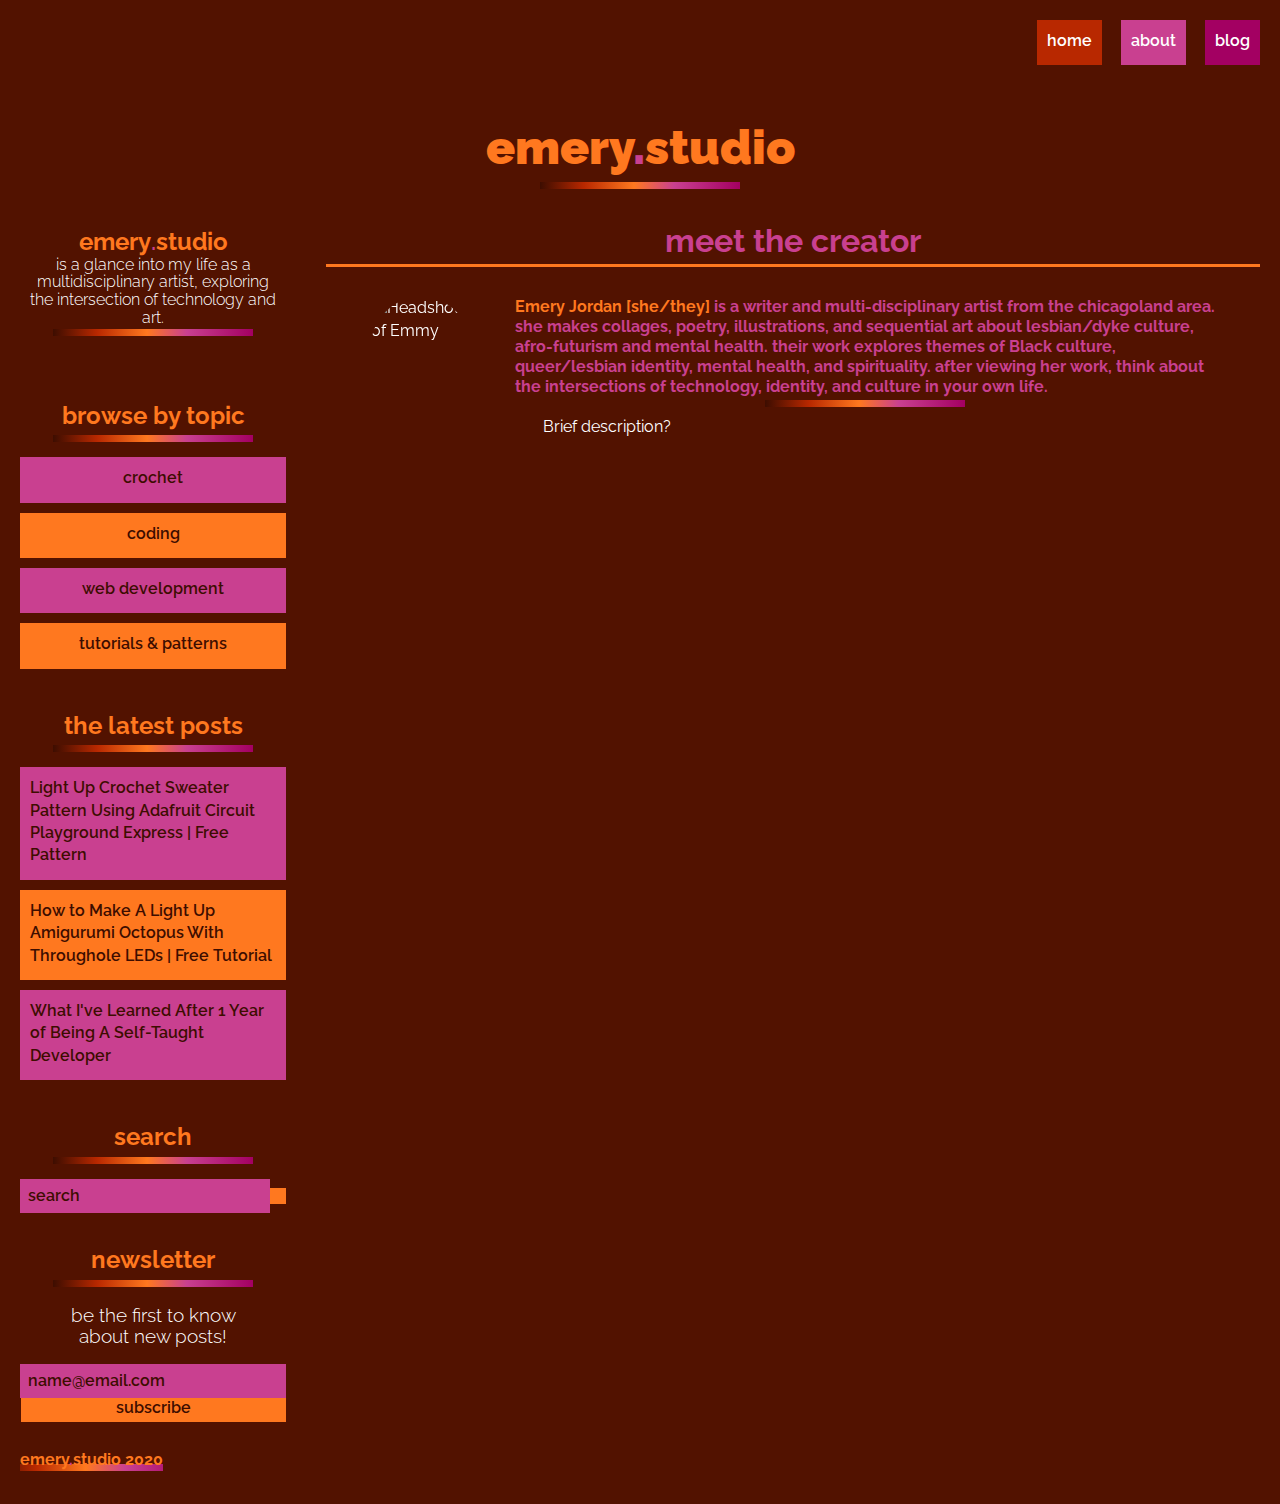
==== about.html @ 198f0088 "Initial commit" ====
<!doctype html>
<html class="no-js" lang="">

<head>
  <meta charset="utf-8">
  <title>Emery Studio</title>
  <meta name="description" content="">
  <meta name="viewport" content="width=device-width, initial-scale=1">
  <link rel="manifest" href="site.webmanifest">
  <link rel="apple-touch-icon" href="icon.png">
  <link rel="stylesheet" href="css/normalize.css">
  <link rel="stylesheet" href="css/main.css">
  <link rel="stylesheet" href="css/main.scss">
  <link rel="preconnect" href="https://fonts.gstatic.com">
  <link rel="preconnect" href="https://fonts.gstatic.com">
  <link href="https://fonts.googleapis.com/css2?family=Raleway:wght@100;200;300;400;500;700;900&display=swap" rel="stylesheet">
    <script src="https://kit.fontawesome.com/33391c5587.js" crossorigin="anonymous"></script>
    <!-- Favicon -->
    <link rel="apple-touch-icon" sizes="57x57" href="/apple-icon-57x57.png">
<link rel="apple-touch-icon" sizes="60x60" href="/apple-icon-60x60.png">
<link rel="apple-touch-icon" sizes="72x72" href="/apple-icon-72x72.png">
<link rel="apple-touch-icon" sizes="76x76" href="/apple-icon-76x76.png">
<link rel="apple-touch-icon" sizes="114x114" href="/apple-icon-114x114.png">
<link rel="apple-touch-icon" sizes="120x120" href="/apple-icon-120x120.png">
<link rel="apple-touch-icon" sizes="144x144" href="/apple-icon-144x144.png">
<link rel="apple-touch-icon" sizes="152x152" href="/apple-icon-152x152.png">
<link rel="apple-touch-icon" sizes="180x180" href="/apple-icon-180x180.png">
<link rel="icon" type="image/png" sizes="192x192"  href="/android-icon-192x192.png">
<link rel="manifest" href="/manifest.json">
<meta name="msapplication-TileColor" content="#ffffff">
<meta name="msapplication-TileImage" content="/ms-icon-144x144.png">
<meta name="theme-color" content="#ffffff">
</head>

<body>
  <header>
    <div class="content-wrapper">
      <i class="fas fa-cut fa-2x"></i>
      <nav>
        <ul>
          <li><a href="index.html">Home</a></li>
          <li><a href="#">About</a></li>
          <li><a href="blog.html">Blog</a></li>
        </ul>
    </div>
  </header>
  <main>
    <section id="hero">
      <div class="content-wrapper">
        <h1 class="hero-logo-span">emery<span>.</span>studio</h1>
      </div>
    </section>
    <section id="main-content">
        <article class="about-page">
            <div class="content-wrapper">
                <h1>Meet the Creator</h1>
                <div class="about-page-content">
                    <aside>
                        <img src="img/emmy-headshot.png" alt="Headshot of Emmy" />
                        <h2>Emery Jordan [she/they]
                            <span>is a writer and multi-disciplinary artist from the chicagoland area. she makes collages, poetry, illustrations, and sequential art about lesbian/dyke culture, afro-futurism and mental health. their work explores themes of Black culture, queer/lesbian identity, mental health, and spirituality. after viewing her work, think about the intersections of technology, identity, and culture in your own life.</span>
                        </h2>
                    </aside>
                    <p>Brief description?</p>
                    <div class="about-page-social-media">
                            <i class="fab fa-instagram-square fa-2x"></i>
                            <i class="fab fa-twitter-square fa-2x"></i>
                            <i class="fas fa-coffee fa-2x"></i>
                            <i class="fas fa-palette fa-2x"></i>
                        </div>
                </div>
            </div>
        </article>
        <aside class="sidebar">
          <div class="content-wrapper">
            <div class="sidebar-about sidebar-section">
              <h1 class="sidebar-logo-span">emery<span>.</span>studio
                <span>is a glance into my life as a multidisciplinary artist, exploring</span>
                <span>the intersection of technology and art.</span>
              </h1>
              <div class="sidebar-social-media">
                <a href="https://twitter.com/theedykeagenda" target="_blank"><i class="fab fa-twitter-square fa-2x"></i></a>
                <a href="https://instagram.com/dykeagenda/" target="_blank"><i class="fab fa-instagram-square fa-2x"></i></a>
                <a href="https://emery.studio/" target="_blank"><i class="fas fa-palette fa-2x"></i></a>
                <a href="https://ko-fi.com/" target="_blank"><i class="fas fa-mug-hot fa-2x"></i></a>
              </div>
            </div>
            <div class="sidebar-browse-topic sidebar-section">
              <h2>Browse By Topic</h2>
              <a href="#">Crochet</a>
              <a href="#">Coding</a>
              <a href="#">Web Development</a>
              <a href="#">Tutorials & Patterns</a>
            </div>
            <div class="sidebar-latest-posts sidebar-section">
              <h2>The Latest Posts</h2>
              <div class="sidebar-latest-posts-lists">
                <a href="#">Light Up Crochet Sweater Pattern Using Adafruit Circuit Playground Express | Free Pattern</a>
                <a href="#">How to Make A Light Up Amigurumi Octopus With Throughole LEDs | Free Tutorial</a>
                <a href="#">What I've Learned After 1 Year of Being A Self-Taught Developer</a>
              </div>
            </div>
            <div class="sidebar-search sidebar-section">
              <h2>Search</h2>
              <form>
                <input type="text" placeholder="search"></input>
                <button type="submit"><i class="fas fa-search"></i></button>
              </form>
            </div>
            <div class="sidebar-newsletter sidebar-section">
              <h2>Newsletter</h2>
              <h3>Be the first to know
                <span>about new posts!</span></h3>
              <form>
                <input type="text" placeholder="name@email.com"></input>
                <input type="submit" value="Subscribe" class="newsletter-button"></input>
              </form>
            </div>
          </div>
        </aside>
  </main>
  <footer>
    <div class="content-wrapper">
      <h1 class="footer-logo-span">emery<span>.</span>studio
        <span>
          <i class="fas fa-copyright"></i> 2020
        </span>
      </h1>
      <div class="footer-social-media">
        <a href="https://twitter.com/theedykeagenda" target="_blank"><i class="fab fa-twitter-square fa-2x"></i></a>
        <a href="https://instagram.com/dykeagenda/" target="_blank"><i class="fab fa-instagram-square fa-2x"></i></a>
        <a href="https://emery.studio/" target="_blank"><i class="fas fa-palette fa-2x"></i></a>
        <a href="https://ko-fi.com/" target="_blank"><i class="fas fa-mug-hot fa-2x"></i></a>
      </div>
    </div>
  </footer>
  <script src="js/plugins.js"></script>
  <script src="js/main.js"></script>
</body>
</html>
---- css/main.css ----
/*! HTML5 Boilerplate v7.3.0 | MIT License | https://html5boilerplate.com/ */
/* main.css 2.0.0 | MIT License | https://github.com/h5bp/main.css#readme */
/*
 * What follows is the result of much research on cross-browser styling.
 * Credit left inline and big thanks to Nicolas Gallagher, Jonathan Neal,
 * Kroc Camen, and the H5BP dev community and team.
 */
/* ==========================================================================
   Base styles: opinionated defaults
   ========================================================================== */
html {
  color: #222;
  font-size: 1em;
  line-height: 1.4; }

/*
 * Remove text-shadow in selection highlight:
 * https://twitter.com/miketaylr/status/12228805301
 *
 * Vendor-prefixed and regular ::selection selectors cannot be combined:
 * https://stackoverflow.com/a/16982510/7133471
 *
 * Customize the background color to match your design.
 */
::-moz-selection {
  background: #b3d4fc;
  text-shadow: none; }

::selection {
  background: #b3d4fc;
  text-shadow: none; }

/*
 * A better looking default horizontal rule
 */
hr {
  display: block;
  height: 1px;
  border: 0;
  border-top: 1px solid #ccc;
  margin: 1em 0;
  padding: 0; }

/*
 * Remove the gap between audio, canvas, iframes,
 * images, videos and the bottom of their containers:
 * https://github.com/h5bp/html5-boilerplate/issues/440
 */
audio,
canvas,
iframe,
img,
svg,
video {
  vertical-align: middle; }

/*
 * Remove default fieldset styles.
 */
fieldset {
  border: 0;
  margin: 0;
  padding: 0; }

/*
 * Allow only vertical resizing of textareas.
 */
textarea {
  resize: vertical; }

/* ==========================================================================
   Browser Upgrade Prompt
   ========================================================================== */
.browserupgrade {
  margin: 0.2em 0;
  background: #ccc;
  color: #000;
  padding: 0.2em 0; }

/* universal styles */
body {
  background: #521200;
  color: #fff;
  font-family: "Raleway", sans-serif; }

h1, h2, h3, h4, h5, p, ul, li {
  font-family: "Raleway", sans-serif;
  margin: 0;
  padding: 0; }

.content-wrapper {
  margin: 0px 20px; }

a:link,
a:visited {
  color: #A30062;
  font-weight: 600;
  text-decoration: none; }

/* header */
header .content-wrapper {
  display: flex;
  justify-content: space-between;
  margin: 20px; }
  header .content-wrapper i {
    color: #FF781F; }
    header .content-wrapper i:hover {
      color: #C94090;
      transition: .3s color; }
  header .content-wrapper ul li {
    list-style-type: none;
    text-transform: lowercase; }
    header .content-wrapper ul li a:link,
    header .content-wrapper ul li a:visited {
      color: #fff; }
      header .content-wrapper ul li a:link:hover,
      header .content-wrapper ul li a:visited:hover {
        color: #C94090;
        transition: .3s color; }

/* hero */
#hero {
  padding: 20px 0px; }
  #hero .hero-logo-span {
    padding-bottom: 10px;
    background: linear-gradient(to right, #3d0d00 0%, #b82800 22%, #ff781f 47%, #c94090 67%, #a30062 100%) left bottom #521200 no-repeat;
    background-size: 200px 7px;
    /* if linear-gradient, we need to resize it */
    background-position: bottom center;
    color: #FF781F;
    font-weight: 900;
    text-align: center; }
    #hero .hero-logo-span span {
      color: #C94090; }

/* blog */
#main-content {
  display: flex;
  flex-direction: column;
  justify-content: space-between;
  /* blog on the front page that shows the latest posts as preview blocks */
  /* blog on the "blog" page that shows the latest posts in chronological order */
  /* about page */ }
  #main-content .blog.front-page {
    display: flex;
    flex-direction: column; }
    #main-content .blog.front-page .blog-single-post-gradient-wrapper {
      background: linear-gradient(to bottom, #3d0d00 0%, #b82800 22%, #ff781f 47%, #c94090 67%, #a30062 100%) left bottom #521200 no-repeat;
      padding: 10px;
      margin-bottom: 20px; }
    #main-content .blog.front-page article.blog-single-post {
      background: #521200;
      border-radius: 10px;
      padding: 10px; }
  #main-content .blog article.blog-single-post {
    padding: 5px 0px; }
    #main-content .blog article.blog-single-post h1 {
      background: #FF781F;
      border-bottom: 3px solid #FF781F;
      color: #3D0D00;
      font-size: 1.25rem;
      line-height: 1.2rem;
      padding: 10px;
      text-transform: lowercase; }
      #main-content .blog article.blog-single-post h1:hover {
        background: none;
        color: #fff;
        cursor: pointer;
        transition: .3s background-color; }
    #main-content .blog article.blog-single-post h3.blog-post-metadata {
      color: #FF781F;
      font-size: .75rem;
      font-weight: 600;
      padding: 5px;
      text-transform: uppercase; }
      #main-content .blog article.blog-single-post h3.blog-post-metadata span {
        color: #fff;
        border-bottom: 2px solid #C94090; }
    #main-content .blog article.blog-single-post img {
      padding: 10px 0px;
      width: 100%;
      height: 200px;
      object-fit: cover; }
    #main-content .blog article.blog-single-post img.no-image-crop {
      display: flex;
      width: 240px;
      height: 240px;
      object-fit: cover;
      margin: 0 auto; }
    #main-content .blog article.blog-single-post .photo-credit {
      font-size: .65rem;
      font-weight: 300i;
      padding: 5px 0px;
      margin-bottom: 0px;
      text-transform: lowercase; }
    #main-content .blog article.blog-single-post p {
      padding: 5px 0px;
      line-height: 1.2rem;
      margin-bottom: 10px;
      text-align: justify; }
  #main-content .blog hr {
    border-top: 2px solid #A30062;
    width: 80%;
    margin: 0 auto;
    padding: 10px !important; }
  #main-content .about-page h1 {
    border-bottom: 3px solid #FF781F;
    color: #C94090;
    margin-bottom: 20px;
    text-transform: lowercase;
    text-align: center; }
  #main-content .about-page img {
    border-radius: 100px;
    filter: grayscale(100%);
    width: 100px;
    height: 100px;
    object-fit: cover; }
  #main-content .about-page .about-page-content {
    display: flex;
    flex-direction: column;
    justify-content: center;
    align-items: center; }
    #main-content .about-page .about-page-content aside {
      display: flex;
      flex-direction: column;
      justify-content: center;
      align-items: center; }
    #main-content .about-page .about-page-content h2, #main-content .about-page .about-page-content p {
      padding: 10px 0px; }
    #main-content .about-page .about-page-content h2 {
      padding-bottom: 10px;
      background: linear-gradient(to right, #3d0d00 0%, #b82800 22%, #ff781f 47%, #c94090 67%, #a30062 100%) left bottom #521200 no-repeat;
      background-size: 200px 7px;
      /* if linear-gradient, we need to resize it */
      background-position: bottom center;
      color: #FF781F;
      font-size: 1rem;
      line-height: 1.25rem; }
      #main-content .about-page .about-page-content h2 span {
        color: #C94090; }
        #main-content .about-page .about-page-content h2 span i {
          color: #FF781F;
          font-weight: 300; }
    #main-content .about-page .about-page-content p {
      line-height: 1.25rem; }
    #main-content .about-page .about-page-content i {
      color: #C94090; }
  #main-content aside.sidebar .content-wrapper h2 {
    padding-bottom: 10px;
    background: linear-gradient(to right, #3d0d00 0%, #b82800 22%, #ff781f 47%, #c94090 67%, #a30062 100%) left bottom #521200 no-repeat;
    background-size: 200px 7px;
    /* if linear-gradient, we need to resize it */
    background-position: bottom center;
    color: #FF781F;
    padding: 10px 0px;
    text-transform: lowercase;
    text-align: center;
    margin-bottom: 15px; }
  #main-content aside.sidebar .content-wrapper h3 {
    font-weight: 300;
    padding-bottom: 5px;
    text-align: center;
    text-transform: lowercase; }
    #main-content aside.sidebar .content-wrapper h3 span {
      display: block;
      line-height: 1rem; }
  #main-content aside.sidebar .content-wrapper .sidebar-section {
    padding: 10px 0px; }
  #main-content aside.sidebar .content-wrapper .sidebar-about h1.sidebar-logo-span {
    padding-bottom: 10px;
    background: linear-gradient(to right, #3d0d00 0%, #b82800 22%, #ff781f 47%, #c94090 67%, #a30062 100%) left bottom #521200 no-repeat;
    background-size: 200px 7px;
    /* if linear-gradient, we need to resize it */
    background-position: bottom center;
    color: #FF781F;
    font-size: 1.5rem;
    line-height: 1.65rem;
    text-align: center; }
    #main-content aside.sidebar .content-wrapper .sidebar-about h1.sidebar-logo-span span:nth-of-type(1) {
      color: #C94090;
      font-weight: 600;
      display: inline-block;
      font-size: 1.5rem !important;
      line-height: 1.65rem !important;
      text-align: center !important; }
    #main-content aside.sidebar .content-wrapper .sidebar-about h1.sidebar-logo-span span {
      color: #fff;
      display: block;
      font-size: 1rem;
      font-weight: 300;
      line-height: 1.1rem; }
      #main-content aside.sidebar .content-wrapper .sidebar-about h1.sidebar-logo-span span a:link,
      #main-content aside.sidebar .content-wrapper .sidebar-about h1.sidebar-logo-span span a:visited {
        border-bottom: 2px solid #C94090;
        color: #FF781F; }
        #main-content aside.sidebar .content-wrapper .sidebar-about h1.sidebar-logo-span span a:link:hover,
        #main-content aside.sidebar .content-wrapper .sidebar-about h1.sidebar-logo-span span a:visited:hover {
          color: #fff;
          transition: .3s color; }
  #main-content aside.sidebar .content-wrapper .sidebar-browse-topic {
    text-align: center;
    text-transform: lowercase; }
    #main-content aside.sidebar .content-wrapper .sidebar-browse-topic a:link,
    #main-content aside.sidebar .content-wrapper .sidebar-browse-topic a:visited {
      color: #3D0D00;
      display: block;
      margin-bottom: 10px;
      padding: 10px; }
      #main-content aside.sidebar .content-wrapper .sidebar-browse-topic a:link:nth-of-type(even),
      #main-content aside.sidebar .content-wrapper .sidebar-browse-topic a:visited:nth-of-type(even) {
        background: #FF781F;
        border-bottom: 3px solid #FF781F; }
        #main-content aside.sidebar .content-wrapper .sidebar-browse-topic a:link:nth-of-type(even):hover,
        #main-content aside.sidebar .content-wrapper .sidebar-browse-topic a:visited:nth-of-type(even):hover {
          background: none; }
      #main-content aside.sidebar .content-wrapper .sidebar-browse-topic a:link:nth-of-type(odd),
      #main-content aside.sidebar .content-wrapper .sidebar-browse-topic a:visited:nth-of-type(odd) {
        background: #C94090;
        border-bottom: 3px solid #C94090; }
        #main-content aside.sidebar .content-wrapper .sidebar-browse-topic a:link:nth-of-type(odd):hover,
        #main-content aside.sidebar .content-wrapper .sidebar-browse-topic a:visited:nth-of-type(odd):hover {
          background: none;
          border-bottom: 3px solid #C94090; }
      #main-content aside.sidebar .content-wrapper .sidebar-browse-topic a:link:hover,
      #main-content aside.sidebar .content-wrapper .sidebar-browse-topic a:visited:hover {
        color: #fff;
        transition: .5s background-color !important;
        transition: .1s color; }
  #main-content aside.sidebar .content-wrapper .sidebar-social-media {
    padding-top: 10px;
    text-align: center; }
    #main-content aside.sidebar .content-wrapper .sidebar-social-media i {
      color: #C94090;
      padding-left: 5px; }
      #main-content aside.sidebar .content-wrapper .sidebar-social-media i:hover {
        color: #FF781F;
        transition: .3s color; }
  #main-content aside.sidebar .content-wrapper .sidebar-latest-posts a:link,
  #main-content aside.sidebar .content-wrapper .sidebar-latest-posts a:visited {
    color: #3D0D00;
    display: block;
    margin-bottom: 10px;
    padding: 10px; }
    #main-content aside.sidebar .content-wrapper .sidebar-latest-posts a:link:nth-of-type(even),
    #main-content aside.sidebar .content-wrapper .sidebar-latest-posts a:visited:nth-of-type(even) {
      background: #FF781F;
      border-bottom: 3px solid #FF781F; }
      #main-content aside.sidebar .content-wrapper .sidebar-latest-posts a:link:nth-of-type(even):hover,
      #main-content aside.sidebar .content-wrapper .sidebar-latest-posts a:visited:nth-of-type(even):hover {
        background: none; }
    #main-content aside.sidebar .content-wrapper .sidebar-latest-posts a:link:nth-of-type(odd),
    #main-content aside.sidebar .content-wrapper .sidebar-latest-posts a:visited:nth-of-type(odd) {
      background: #C94090;
      border-bottom: 3px solid #C94090; }
      #main-content aside.sidebar .content-wrapper .sidebar-latest-posts a:link:nth-of-type(odd):hover,
      #main-content aside.sidebar .content-wrapper .sidebar-latest-posts a:visited:nth-of-type(odd):hover {
        background: none;
        border-bottom: 3px solid #C94090; }
    #main-content aside.sidebar .content-wrapper .sidebar-latest-posts a:link:hover,
    #main-content aside.sidebar .content-wrapper .sidebar-latest-posts a:visited:hover {
      color: #fff;
      transition: .5s background-color !important;
      transition: .1s color; }
  #main-content aside.sidebar .content-wrapper .sidebar-search form,
  #main-content aside.sidebar .content-wrapper .sidebar-newsletter form {
    display: flex;
    justify-content: center;
    align-items: center;
    width: 100%; }
    #main-content aside.sidebar .content-wrapper .sidebar-search form input[type="text"],
    #main-content aside.sidebar .content-wrapper .sidebar-newsletter form input[type="text"] {
      background: #C94090;
      border: 3px solid #C94090;
      padding: 5px;
      width: 100%; }
    #main-content aside.sidebar .content-wrapper .sidebar-search form input::placeholder,
    #main-content aside.sidebar .content-wrapper .sidebar-newsletter form input::placeholder {
      color: #3D0D00;
      font-weight: 600; }
    #main-content aside.sidebar .content-wrapper .sidebar-search form button[type="submit"],
    #main-content aside.sidebar .content-wrapper .sidebar-newsletter form button[type="submit"] {
      background: #FF781F;
      border: 3px solid #FF781F;
      padding: 5px; }
      #main-content aside.sidebar .content-wrapper .sidebar-search form button[type="submit"] i,
      #main-content aside.sidebar .content-wrapper .sidebar-newsletter form button[type="submit"] i {
        color: #A30062; }
      #main-content aside.sidebar .content-wrapper .sidebar-search form button[type="submit"]:hover,
      #main-content aside.sidebar .content-wrapper .sidebar-newsletter form button[type="submit"]:hover {
        background: #fff;
        border: 3px solid #fff;
        padding: 5px; }
  #main-content aside.sidebar .content-wrapper .sidebar-newsletter form {
    display: flex;
    flex-direction: column;
    margin-top: 15px; }
    #main-content aside.sidebar .content-wrapper .sidebar-newsletter form input[type="text"] {
      width: 250px; }
    #main-content aside.sidebar .content-wrapper .sidebar-newsletter form input[type="submit"].newsletter-button {
      width: 265px;
      background: #FF781F;
      border: none;
      border-bottom: 3px solid #FF781F;
      color: #3D0D00;
      font-weight: 600;
      text-transform: lowercase; }
      #main-content aside.sidebar .content-wrapper .sidebar-newsletter form input[type="submit"].newsletter-button:hover {
        background: none;
        border-bottom: 3px solid #FF781F;
        color: #fff;
        transition: .3s background-color; }

footer {
  padding: 20px 0px; }
  footer .content-wrapper {
    display: flex;
    flex-direction: column;
    justify-content: space-between; }
    footer .content-wrapper h1.footer-logo-span {
      padding-bottom: 10px;
      background: linear-gradient(to right, #3d0d00 0%, #b82800 22%, #ff781f 47%, #c94090 67%, #a30062 100%) left bottom #521200 no-repeat;
      background-size: 200px 7px;
      /* if linear-gradient, we need to resize it */
      background-position: bottom center;
      color: #FF781F;
      font-size: 1rem;
      line-height: 1rem;
      text-align: center; }
      footer .content-wrapper h1.footer-logo-span span:nth-of-type(1) {
        color: #C94090; }
      footer .content-wrapper h1.footer-logo-span i {
        color: #C94090; }
    footer .content-wrapper .footer-social-media {
      margin-top: 10px;
      text-align: center; }
      footer .content-wrapper .footer-social-media i {
        color: #C94090;
        padding-left: 5px; }
        footer .content-wrapper .footer-social-media i:hover {
          color: #FF781F;
          transition: .3s color; }

/* large screens */
@media screen and (min-width: 768px) {
  header .content-wrapper ul li {
    display: inline-block;
    margin-left: 15px;
    padding: 10px; }
    header .content-wrapper ul li:nth-of-type(1) {
      background: #B82800;
      border-bottom: 3px solid #B82800; }
      header .content-wrapper ul li:nth-of-type(1):hover {
        background: none; }
    header .content-wrapper ul li:nth-of-type(2) {
      background: #C94090;
      border-bottom: 3px solid #C94090; }
      header .content-wrapper ul li:nth-of-type(2):hover {
        background: none; }
    header .content-wrapper ul li:nth-of-type(3) {
      background: #A30062;
      border-bottom: 3px solid #A30062; }
      header .content-wrapper ul li:nth-of-type(3):hover {
        background: none; }
    header .content-wrapper ul li:hover {
      transition: .3s background-color; }
    header .content-wrapper ul li a:link:hover,
    header .content-wrapper ul li a:visited:hover {
      color: #fff;
      transition: .3s color; }

  main #hero {
    padding: 30px 0px; }
    main #hero h1.hero-logo-span {
      font-size: 3rem;
      line-height: 4rem; }

  #main-content {
    display: flex;
    flex-direction: row-reverse;
    justify-content: space-between;
    /* blog on the front page that shows the latest posts as preview blocks */
    /* main blog page */
    /* about page */ }
    #main-content .blog.front-page .content-wrapper {
      display: flex;
      flex-flow: row wrap;
      justify-content: space-evenly;
      align-items: flex-start; }
      #main-content .blog.front-page .content-wrapper article.blog-single-post {
        width: 250px;
        min-height: 460px;
        height: 470px; }
        #main-content .blog.front-page .content-wrapper article.blog-single-post img {
          width: 100%;
          height: 150px; }
    #main-content .blog {
      width: 70%; }
      #main-content .blog article.blog-single-post img.no-image-crop {
        width: 40%;
        height: 400px;
        object-fit: cover; }
      #main-content .blog article.blog-single-post img {
        display: flex;
        width: 100%;
        height: 400px;
        margin: 0 auto !important; }
    #main-content .about-page .about-page-content aside {
      display: flex;
      flex-direction: row;
      justify-content: space-evenly; }
      #main-content .about-page .about-page-content aside h2 {
        width: 75%; }
    #main-content .about-page .about-page-content p {
      text-align: justify;
      width: 500px; }
    #main-content .sidebar {
      width: 25%; }

  footer .content-wrapper {
    display: flex;
    flex-direction: row; }
    footer .content-wrapper .footer-logo-span {
      background-position: center !important; } }
/* ==========================================================================
   Helper classes
   ========================================================================== */
/*
 * Hide visually and from screen readers
 */
.hidden {
  display: none !important; }

/*
* Hide only visually, but have it available for screen readers:
* https://snook.ca/archives/html_and_css/hiding-content-for-accessibility
*
* 1. For long content, line feeds are not interpreted as spaces and small width
*    causes content to wrap 1 word per line:
*    https://medium.com/@jessebeach/beware-smushed-off-screen-accessible-text-5952a4c2cbfe
*/
.sr-only {
  border: 0;
  clip: rect(0, 0, 0, 0);
  height: 1px;
  margin: -1px;
  overflow: hidden;
  padding: 0;
  position: absolute;
  white-space: nowrap;
  width: 1px;
  /* 1 */ }

/*
* Extends the .sr-only class to allow the element
* to be focusable when navigated to via the keyboard:
* https://www.drupal.org/node/897638
*/
.sr-only.focusable:active,
.sr-only.focusable:focus {
  clip: auto;
  height: auto;
  margin: 0;
  overflow: visible;
  position: static;
  white-space: inherit;
  width: auto; }

/*
* Hide visually and from screen readers, but maintain layout
*/
.invisible {
  visibility: hidden; }

/*
* Clearfix: contain floats
*
* For modern browsers
* 1. The space content is one way to avoid an Opera bug when the
*    `contenteditable` attribute is included anywhere else in the document.
*    Otherwise it causes space to appear at the top and bottom of elements
*    that receive the `clearfix` class.
* 2. The use of `table` rather than `block` is only necessary if using
*    `:before` to contain the top-margins of child elements.
*/
.clearfix:before,
.clearfix:after {
  content: " ";
  /* 1 */
  display: table;
  /* 2 */ }

.clearfix:after {
  clear: both; }

/* ==========================================================================
   EXAMPLE Media Queries for Responsive Design.
   These examples override the primary ('mobile first') styles.
   Modify as content requires.
   ========================================================================== */
@media only screen and (min-width: 35em) {
  /* Style adjustments for viewports that meet the condition */ }
@media print, (-webkit-min-device-pixel-ratio: 1.25), (min-resolution: 1.25dppx), (min-resolution: 120dpi) {
  /* Style adjustments for high resolution devices */ }
/* ==========================================================================
   Print styles.
   Inlined to avoid the additional HTTP request:
   https://www.phpied.com/delay-loading-your-print-css/
   ========================================================================== */
@media print {
  *,
  *:before,
  *:after {
    background: transparent !important;
    color: #000 !important;
    /* Black prints faster */
    box-shadow: none !important;
    text-shadow: none !important; }

  a,
  a:visited {
    text-decoration: underline; }

  a[href]:after {
    content: " (" attr(href) ")"; }

  abbr[title]:after {
    content: " (" attr(title) ")"; }

  /*
     * Don't show links that are fragment identifiers,
     * or use the `javascript:` pseudo protocol
     */
  a[href^="#"]:after,
  a[href^="javascript:"]:after {
    content: ""; }

  pre {
    white-space: pre-wrap !important; }

  pre,
  blockquote {
    border: 1px solid #999;
    page-break-inside: avoid; }

  /*
     * Printing Tables:
     * https://web.archive.org/web/20180815150934/http://css-discuss.incutio.com/wiki/Printing_Tables
     */
  thead {
    display: table-header-group; }

  tr,
  img {
    page-break-inside: avoid; }

  p,
  h2,
  h3 {
    orphans: 3;
    widows: 3; }

  h2,
  h3 {
    page-break-after: avoid; } }

/*# sourceMappingURL=main.css.map */
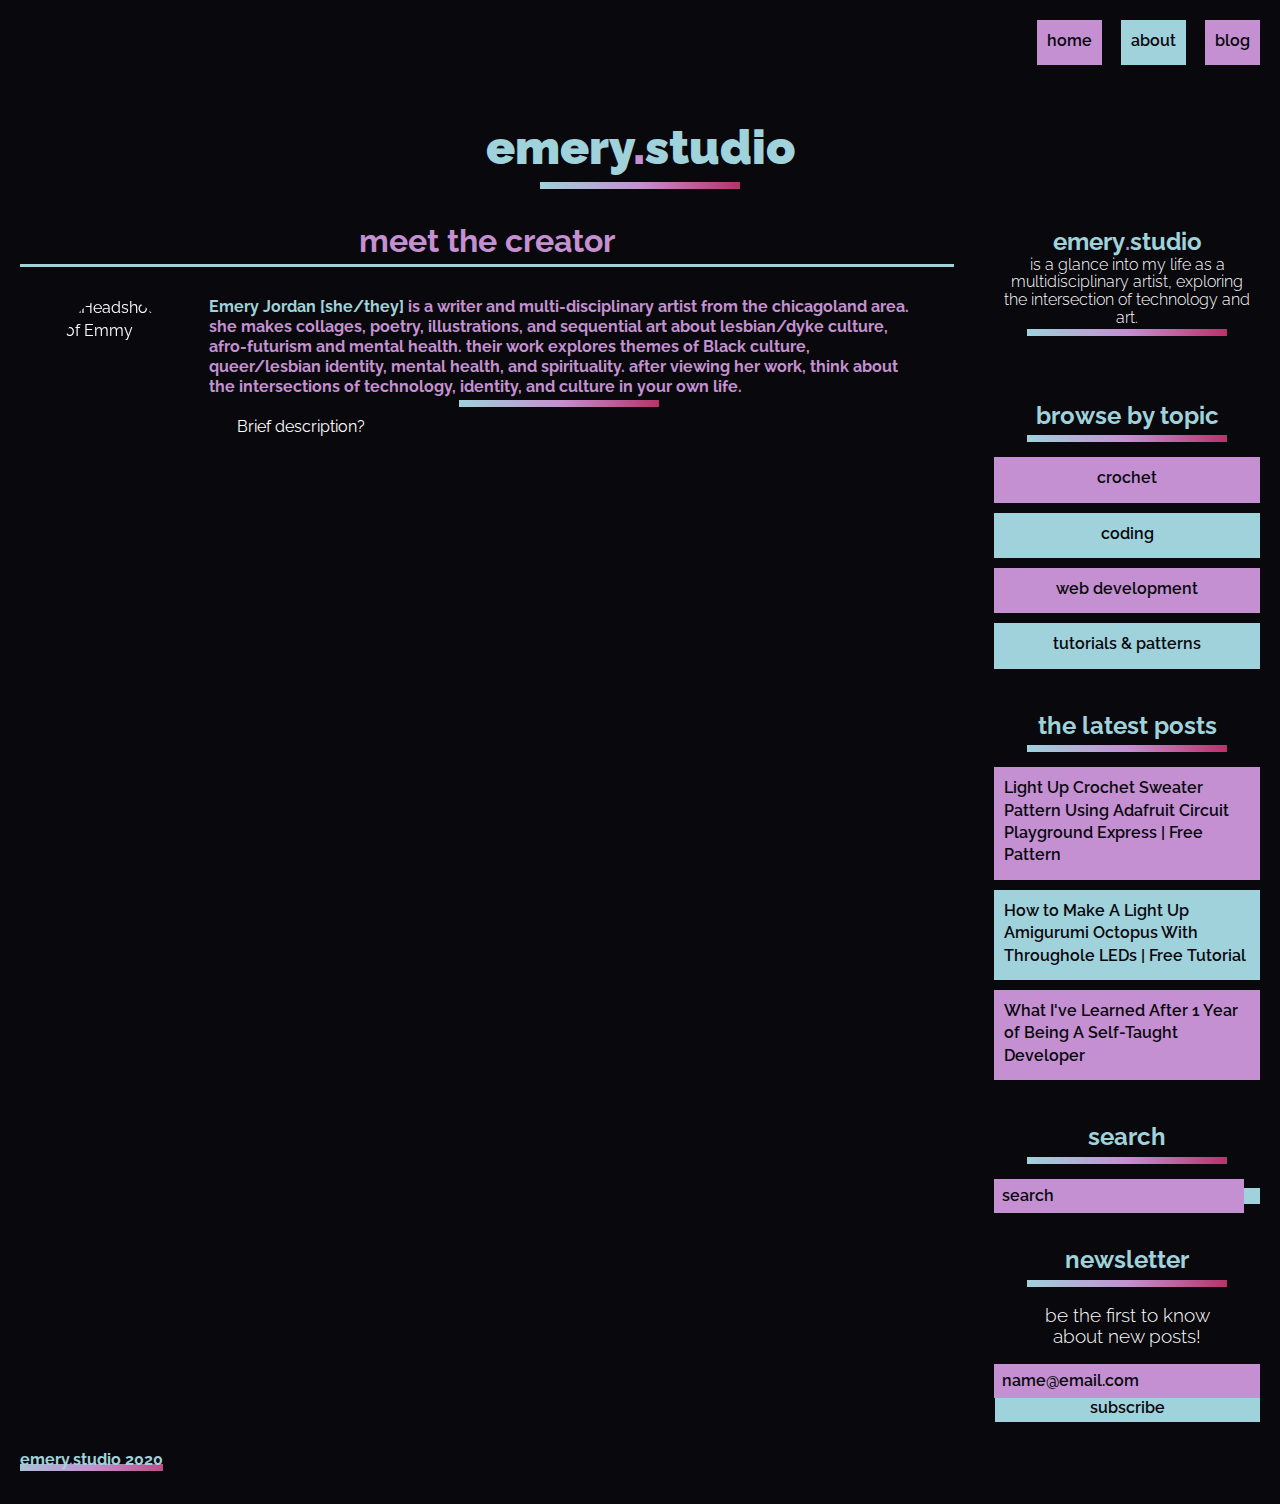
==== commit efc4a830: "Updated color scheme, variable names, and changed flex-direction for main-content so the sidebar wil" ====
--- a/about.html
+++ b/about.html
@@ -35,7 +35,7 @@
 <body>
   <header>
     <div class="content-wrapper">
-      <i class="fas fa-cut fa-2x"></i>
+      <i class="fas fa-code fa-2x"></i>
       <nav>
         <ul>
           <li><a href="index.html">Home</a></li>
--- a/css/main.css
+++ b/css/main.css
@@ -79,7 +79,7 @@
 
 /* universal styles */
 body {
-  background: #521200;
+  background: #08080D;
   color: #fff;
   font-family: "Raleway", sans-serif; }
 
@@ -103,9 +103,9 @@
   justify-content: space-between;
   margin: 20px; }
   header .content-wrapper i {
-    color: #FF781F; }
+    color: #A0D2DB; }
     header .content-wrapper i:hover {
-      color: #C94090;
+      color: #C490D1;
       transition: .3s color; }
   header .content-wrapper ul li {
     list-style-type: none;
@@ -115,7 +115,7 @@
       color: #fff; }
       header .content-wrapper ul li a:link:hover,
       header .content-wrapper ul li a:visited:hover {
-        color: #C94090;
+        color: #C490D1;
         transition: .3s color; }
 
 /* hero */
@@ -123,15 +123,15 @@
   padding: 20px 0px; }
   #hero .hero-logo-span {
     padding-bottom: 10px;
-    background: linear-gradient(to right, #3d0d00 0%, #b82800 22%, #ff781f 47%, #c94090 67%, #a30062 100%) left bottom #521200 no-repeat;
+    background: linear-gradient(to right, #a0d2db 0%, #c490d1 50%, #b8336a 100%) left bottom #08080D no-repeat;
     background-size: 200px 7px;
     /* if linear-gradient, we need to resize it */
     background-position: bottom center;
-    color: #FF781F;
+    color: #A0D2DB;
     font-weight: 900;
     text-align: center; }
     #hero .hero-logo-span span {
-      color: #C94090; }
+      color: #C490D1; }
 
 /* blog */
 #main-content {
@@ -145,19 +145,19 @@
     display: flex;
     flex-direction: column; }
     #main-content .blog.front-page .blog-single-post-gradient-wrapper {
-      background: linear-gradient(to bottom, #3d0d00 0%, #b82800 22%, #ff781f 47%, #c94090 67%, #a30062 100%) left bottom #521200 no-repeat;
+      background: linear-gradient(to bottom, #a0d2db 0%, #c490d1 50%, #b8336a 100%) left bottom #08080D no-repeat;
       padding: 10px;
       margin-bottom: 20px; }
     #main-content .blog.front-page article.blog-single-post {
-      background: #521200;
+      background: #08080D;
       border-radius: 10px;
       padding: 10px; }
   #main-content .blog article.blog-single-post {
     padding: 5px 0px; }
     #main-content .blog article.blog-single-post h1 {
-      background: #FF781F;
-      border-bottom: 3px solid #FF781F;
-      color: #3D0D00;
+      background: #A0D2DB;
+      border-bottom: 3px solid #A0D2DB;
+      color: #08080D;
       font-size: 1.25rem;
       line-height: 1.2rem;
       padding: 10px;
@@ -168,14 +168,14 @@
         cursor: pointer;
         transition: .3s background-color; }
     #main-content .blog article.blog-single-post h3.blog-post-metadata {
-      color: #FF781F;
+      color: #A0D2DB;
       font-size: .75rem;
       font-weight: 600;
       padding: 5px;
       text-transform: uppercase; }
       #main-content .blog article.blog-single-post h3.blog-post-metadata span {
         color: #fff;
-        border-bottom: 2px solid #C94090; }
+        border-bottom: 2px solid #C490D1; }
     #main-content .blog article.blog-single-post img {
       padding: 10px 0px;
       width: 100%;
@@ -204,8 +204,8 @@
     margin: 0 auto;
     padding: 10px !important; }
   #main-content .about-page h1 {
-    border-bottom: 3px solid #FF781F;
-    color: #C94090;
+    border-bottom: 3px solid #A0D2DB;
+    color: #C490D1;
     margin-bottom: 20px;
     text-transform: lowercase;
     text-align: center; }
@@ -229,29 +229,29 @@
       padding: 10px 0px; }
     #main-content .about-page .about-page-content h2 {
       padding-bottom: 10px;
-      background: linear-gradient(to right, #3d0d00 0%, #b82800 22%, #ff781f 47%, #c94090 67%, #a30062 100%) left bottom #521200 no-repeat;
+      background: linear-gradient(to right, #a0d2db 0%, #c490d1 50%, #b8336a 100%) left bottom #08080D no-repeat;
       background-size: 200px 7px;
       /* if linear-gradient, we need to resize it */
       background-position: bottom center;
-      color: #FF781F;
+      color: #A0D2DB;
       font-size: 1rem;
       line-height: 1.25rem; }
       #main-content .about-page .about-page-content h2 span {
-        color: #C94090; }
+        color: #C490D1; }
         #main-content .about-page .about-page-content h2 span i {
-          color: #FF781F;
+          color: #A0D2DB;
           font-weight: 300; }
     #main-content .about-page .about-page-content p {
       line-height: 1.25rem; }
     #main-content .about-page .about-page-content i {
-      color: #C94090; }
+      color: #C490D1; }
   #main-content aside.sidebar .content-wrapper h2 {
     padding-bottom: 10px;
-    background: linear-gradient(to right, #3d0d00 0%, #b82800 22%, #ff781f 47%, #c94090 67%, #a30062 100%) left bottom #521200 no-repeat;
+    background: linear-gradient(to right, #a0d2db 0%, #c490d1 50%, #b8336a 100%) left bottom #08080D no-repeat;
     background-size: 200px 7px;
     /* if linear-gradient, we need to resize it */
     background-position: bottom center;
-    color: #FF781F;
+    color: #A0D2DB;
     padding: 10px 0px;
     text-transform: lowercase;
     text-align: center;
@@ -268,16 +268,16 @@
     padding: 10px 0px; }
   #main-content aside.sidebar .content-wrapper .sidebar-about h1.sidebar-logo-span {
     padding-bottom: 10px;
-    background: linear-gradient(to right, #3d0d00 0%, #b82800 22%, #ff781f 47%, #c94090 67%, #a30062 100%) left bottom #521200 no-repeat;
+    background: linear-gradient(to right, #a0d2db 0%, #c490d1 50%, #b8336a 100%) left bottom #08080D no-repeat;
     background-size: 200px 7px;
     /* if linear-gradient, we need to resize it */
     background-position: bottom center;
-    color: #FF781F;
+    color: #A0D2DB;
     font-size: 1.5rem;
     line-height: 1.65rem;
     text-align: center; }
     #main-content aside.sidebar .content-wrapper .sidebar-about h1.sidebar-logo-span span:nth-of-type(1) {
-      color: #C94090;
+      color: #C490D1;
       font-weight: 600;
       display: inline-block;
       font-size: 1.5rem !important;
@@ -291,8 +291,8 @@
       line-height: 1.1rem; }
       #main-content aside.sidebar .content-wrapper .sidebar-about h1.sidebar-logo-span span a:link,
       #main-content aside.sidebar .content-wrapper .sidebar-about h1.sidebar-logo-span span a:visited {
-        border-bottom: 2px solid #C94090;
-        color: #FF781F; }
+        border-bottom: 2px solid #C490D1;
+        color: #A0D2DB; }
         #main-content aside.sidebar .content-wrapper .sidebar-about h1.sidebar-logo-span span a:link:hover,
         #main-content aside.sidebar .content-wrapper .sidebar-about h1.sidebar-logo-span span a:visited:hover {
           color: #fff;
@@ -302,25 +302,25 @@
     text-transform: lowercase; }
     #main-content aside.sidebar .content-wrapper .sidebar-browse-topic a:link,
     #main-content aside.sidebar .content-wrapper .sidebar-browse-topic a:visited {
-      color: #3D0D00;
+      color: #08080D;
       display: block;
       margin-bottom: 10px;
       padding: 10px; }
       #main-content aside.sidebar .content-wrapper .sidebar-browse-topic a:link:nth-of-type(even),
       #main-content aside.sidebar .content-wrapper .sidebar-browse-topic a:visited:nth-of-type(even) {
-        background: #FF781F;
-        border-bottom: 3px solid #FF781F; }
+        background: #A0D2DB;
+        border-bottom: 3px solid #A0D2DB; }
         #main-content aside.sidebar .content-wrapper .sidebar-browse-topic a:link:nth-of-type(even):hover,
         #main-content aside.sidebar .content-wrapper .sidebar-browse-topic a:visited:nth-of-type(even):hover {
           background: none; }
       #main-content aside.sidebar .content-wrapper .sidebar-browse-topic a:link:nth-of-type(odd),
       #main-content aside.sidebar .content-wrapper .sidebar-browse-topic a:visited:nth-of-type(odd) {
-        background: #C94090;
-        border-bottom: 3px solid #C94090; }
+        background: #C490D1;
+        border-bottom: 3px solid #C490D1; }
         #main-content aside.sidebar .content-wrapper .sidebar-browse-topic a:link:nth-of-type(odd):hover,
         #main-content aside.sidebar .content-wrapper .sidebar-browse-topic a:visited:nth-of-type(odd):hover {
           background: none;
-          border-bottom: 3px solid #C94090; }
+          border-bottom: 3px solid #C490D1; }
       #main-content aside.sidebar .content-wrapper .sidebar-browse-topic a:link:hover,
       #main-content aside.sidebar .content-wrapper .sidebar-browse-topic a:visited:hover {
         color: #fff;
@@ -330,32 +330,32 @@
     padding-top: 10px;
     text-align: center; }
     #main-content aside.sidebar .content-wrapper .sidebar-social-media i {
-      color: #C94090;
+      color: #C490D1;
       padding-left: 5px; }
       #main-content aside.sidebar .content-wrapper .sidebar-social-media i:hover {
-        color: #FF781F;
+        color: #A0D2DB;
         transition: .3s color; }
   #main-content aside.sidebar .content-wrapper .sidebar-latest-posts a:link,
   #main-content aside.sidebar .content-wrapper .sidebar-latest-posts a:visited {
-    color: #3D0D00;
+    color: #08080D;
     display: block;
     margin-bottom: 10px;
     padding: 10px; }
     #main-content aside.sidebar .content-wrapper .sidebar-latest-posts a:link:nth-of-type(even),
     #main-content aside.sidebar .content-wrapper .sidebar-latest-posts a:visited:nth-of-type(even) {
-      background: #FF781F;
-      border-bottom: 3px solid #FF781F; }
+      background: #A0D2DB;
+      border-bottom: 3px solid #A0D2DB; }
       #main-content aside.sidebar .content-wrapper .sidebar-latest-posts a:link:nth-of-type(even):hover,
       #main-content aside.sidebar .content-wrapper .sidebar-latest-posts a:visited:nth-of-type(even):hover {
         background: none; }
     #main-content aside.sidebar .content-wrapper .sidebar-latest-posts a:link:nth-of-type(odd),
     #main-content aside.sidebar .content-wrapper .sidebar-latest-posts a:visited:nth-of-type(odd) {
-      background: #C94090;
-      border-bottom: 3px solid #C94090; }
+      background: #C490D1;
+      border-bottom: 3px solid #C490D1; }
       #main-content aside.sidebar .content-wrapper .sidebar-latest-posts a:link:nth-of-type(odd):hover,
       #main-content aside.sidebar .content-wrapper .sidebar-latest-posts a:visited:nth-of-type(odd):hover {
         background: none;
-        border-bottom: 3px solid #C94090; }
+        border-bottom: 3px solid #C490D1; }
     #main-content aside.sidebar .content-wrapper .sidebar-latest-posts a:link:hover,
     #main-content aside.sidebar .content-wrapper .sidebar-latest-posts a:visited:hover {
       color: #fff;
@@ -369,18 +369,18 @@
     width: 100%; }
     #main-content aside.sidebar .content-wrapper .sidebar-search form input[type="text"],
     #main-content aside.sidebar .content-wrapper .sidebar-newsletter form input[type="text"] {
-      background: #C94090;
-      border: 3px solid #C94090;
+      background: #C490D1;
+      border: 3px solid #C490D1;
       padding: 5px;
       width: 100%; }
     #main-content aside.sidebar .content-wrapper .sidebar-search form input::placeholder,
     #main-content aside.sidebar .content-wrapper .sidebar-newsletter form input::placeholder {
-      color: #3D0D00;
+      color: #08080D;
       font-weight: 600; }
     #main-content aside.sidebar .content-wrapper .sidebar-search form button[type="submit"],
     #main-content aside.sidebar .content-wrapper .sidebar-newsletter form button[type="submit"] {
-      background: #FF781F;
-      border: 3px solid #FF781F;
+      background: #A0D2DB;
+      border: 3px solid #A0D2DB;
       padding: 5px; }
       #main-content aside.sidebar .content-wrapper .sidebar-search form button[type="submit"] i,
       #main-content aside.sidebar .content-wrapper .sidebar-newsletter form button[type="submit"] i {
@@ -398,15 +398,15 @@
       width: 250px; }
     #main-content aside.sidebar .content-wrapper .sidebar-newsletter form input[type="submit"].newsletter-button {
       width: 265px;
-      background: #FF781F;
+      background: #A0D2DB;
       border: none;
-      border-bottom: 3px solid #FF781F;
-      color: #3D0D00;
+      border-bottom: 3px solid #A0D2DB;
+      color: #08080D;
       font-weight: 600;
       text-transform: lowercase; }
       #main-content aside.sidebar .content-wrapper .sidebar-newsletter form input[type="submit"].newsletter-button:hover {
         background: none;
-        border-bottom: 3px solid #FF781F;
+        border-bottom: 3px solid #A0D2DB;
         color: #fff;
         transition: .3s background-color; }
 
@@ -418,26 +418,26 @@
     justify-content: space-between; }
     footer .content-wrapper h1.footer-logo-span {
       padding-bottom: 10px;
-      background: linear-gradient(to right, #3d0d00 0%, #b82800 22%, #ff781f 47%, #c94090 67%, #a30062 100%) left bottom #521200 no-repeat;
+      background: linear-gradient(to right, #a0d2db 0%, #c490d1 50%, #b8336a 100%) left bottom #08080D no-repeat;
       background-size: 200px 7px;
       /* if linear-gradient, we need to resize it */
       background-position: bottom center;
-      color: #FF781F;
+      color: #A0D2DB;
       font-size: 1rem;
       line-height: 1rem;
       text-align: center; }
       footer .content-wrapper h1.footer-logo-span span:nth-of-type(1) {
-        color: #C94090; }
+        color: #C490D1; }
       footer .content-wrapper h1.footer-logo-span i {
-        color: #C94090; }
+        color: #C490D1; }
     footer .content-wrapper .footer-social-media {
       margin-top: 10px;
       text-align: center; }
       footer .content-wrapper .footer-social-media i {
-        color: #C94090;
+        color: #C490D1;
         padding-left: 5px; }
         footer .content-wrapper .footer-social-media i:hover {
-          color: #FF781F;
+          color: #A0D2DB;
           transition: .3s color; }
 
 /* large screens */
@@ -446,27 +446,24 @@
     display: inline-block;
     margin-left: 15px;
     padding: 10px; }
-    header .content-wrapper ul li:nth-of-type(1) {
-      background: #B82800;
-      border-bottom: 3px solid #B82800; }
-      header .content-wrapper ul li:nth-of-type(1):hover {
+    header .content-wrapper ul li:nth-of-type(even) {
+      background: #A0D2DB;
+      border-bottom: 3px solid #A0D2DB; }
+      header .content-wrapper ul li:nth-of-type(even):hover {
         background: none; }
-    header .content-wrapper ul li:nth-of-type(2) {
-      background: #C94090;
-      border-bottom: 3px solid #C94090; }
-      header .content-wrapper ul li:nth-of-type(2):hover {
-        background: none; }
-    header .content-wrapper ul li:nth-of-type(3) {
-      background: #A30062;
-      border-bottom: 3px solid #A30062; }
-      header .content-wrapper ul li:nth-of-type(3):hover {
+    header .content-wrapper ul li:nth-of-type(odd) {
+      background: #C490D1;
+      border-bottom: 3px solid #C490D1; }
+      header .content-wrapper ul li:nth-of-type(odd):hover {
         background: none; }
     header .content-wrapper ul li:hover {
       transition: .3s background-color; }
-    header .content-wrapper ul li a:link:hover,
-    header .content-wrapper ul li a:visited:hover {
-      color: #fff;
-      transition: .3s color; }
+    header .content-wrapper ul li a:link,
+    header .content-wrapper ul li a:visited {
+      color: #08080D; }
+      header .content-wrapper ul li a:link:hover,
+      header .content-wrapper ul li a:visited:hover {
+        color: #fff; }
 
   main #hero {
     padding: 30px 0px; }
@@ -476,7 +473,7 @@
 
   #main-content {
     display: flex;
-    flex-direction: row-reverse;
+    flex-direction: row;
     justify-content: space-between;
     /* blog on the front page that shows the latest posts as preview blocks */
     /* main blog page */
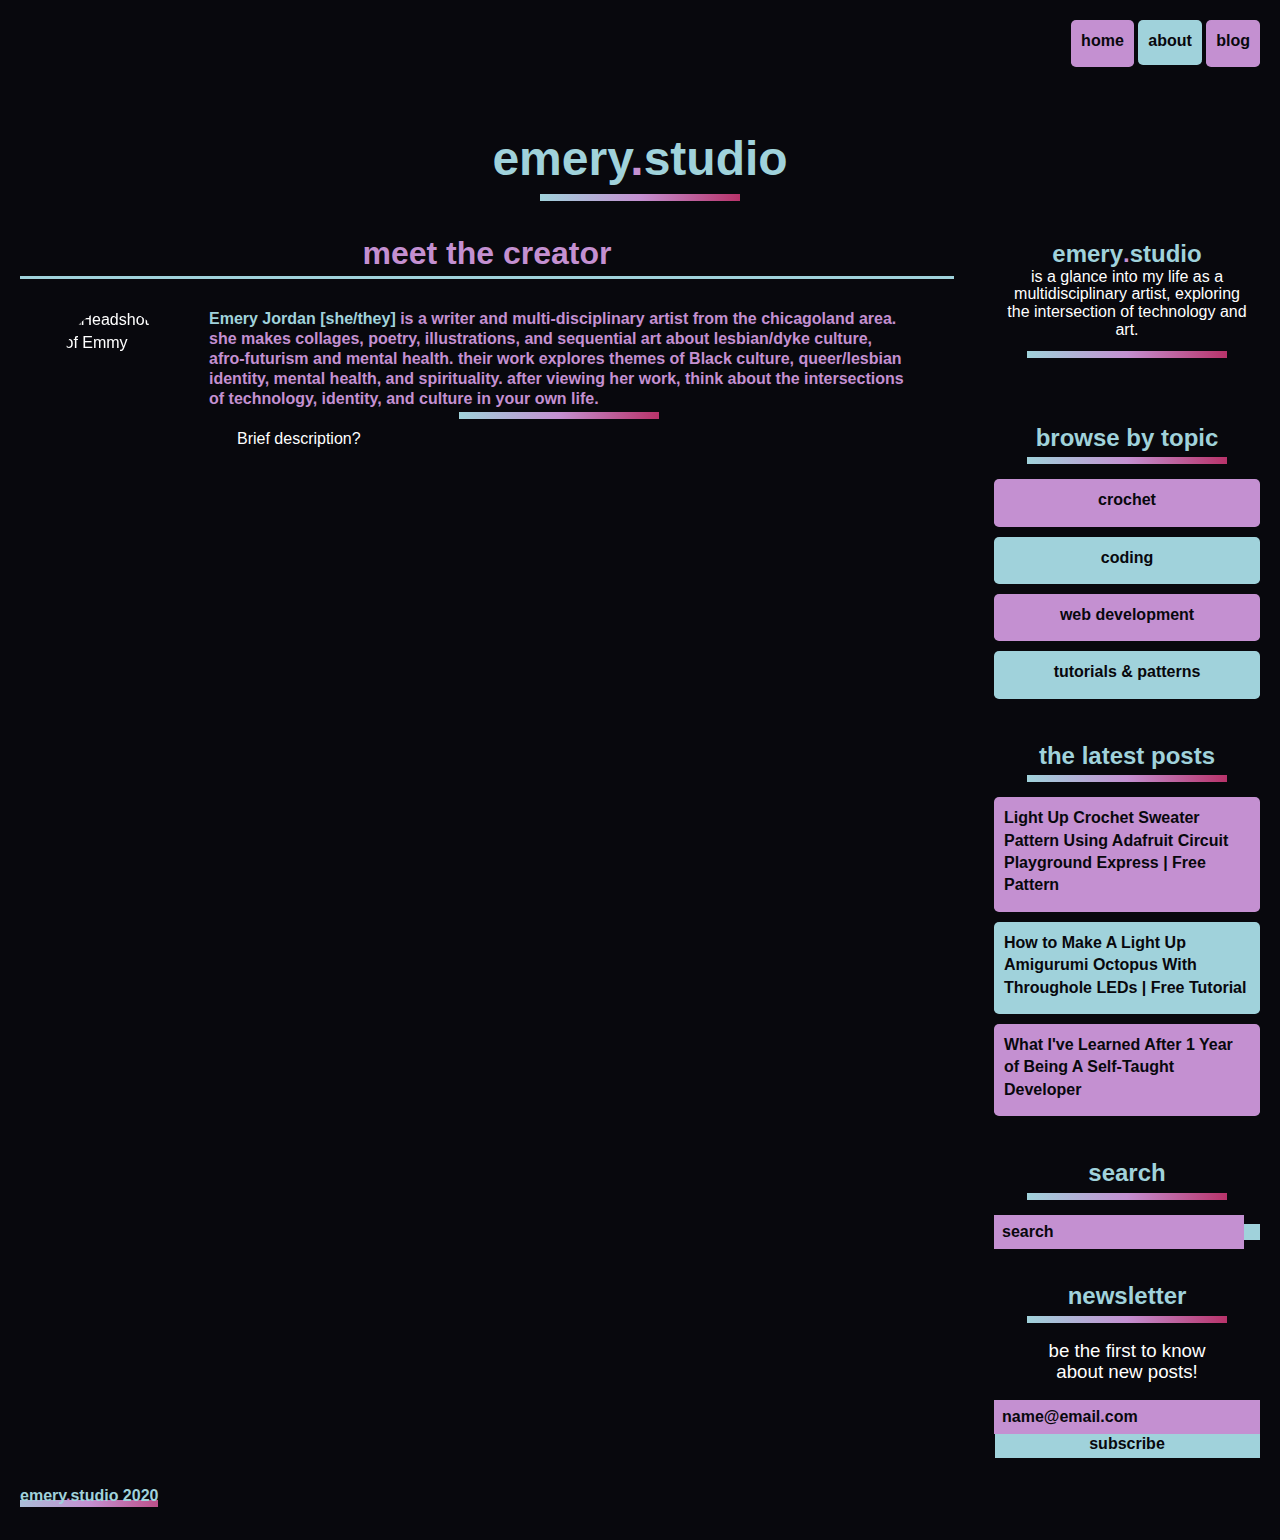
==== commit 555f5781: "Changed border-radius style for block-link styles, restructured files to cdivide website into hubs" ====
--- a/about.html
+++ b/about.html
@@ -118,6 +118,7 @@
             </div>
           </div>
         </aside>
+      </section>
   </main>
   <footer>
     <div class="content-wrapper">
--- a/css/main.css
+++ b/css/main.css
@@ -81,10 +81,10 @@
 body {
   background: #08080D;
   color: #fff;
-  font-family: "Raleway", sans-serif; }
+  font-family: "Barlow", sans-serif; }
 
 h1, h2, h3, h4, h5, p, ul, li {
-  font-family: "Raleway", sans-serif;
+  font-family: "Barlow", sans-serif;
   margin: 0;
   padding: 0; }
 
@@ -125,13 +125,64 @@
     padding-bottom: 10px;
     background: linear-gradient(to right, #a0d2db 0%, #c490d1 50%, #b8336a 100%) left bottom #08080D no-repeat;
     background-size: 200px 7px;
-    /* if linear-gradient, we need to resize it */
     background-position: bottom center;
     color: #A0D2DB;
     font-weight: 900;
     text-align: center; }
     #hero .hero-logo-span span {
       color: #C490D1; }
+
+/* hub selection */
+#hub-selection .content-wrapper a:link,
+#hub-selection .content-wrapper a:visited {
+  border-radius: 5px;
+  color: #08080D;
+  display: block;
+  margin-bottom: 10px;
+  padding: 10px; }
+  #hub-selection .content-wrapper a:link:nth-of-type(even),
+  #hub-selection .content-wrapper a:visited:nth-of-type(even) {
+    background: #A0D2DB;
+    border-bottom: 5px solid #A0D2DB; }
+    #hub-selection .content-wrapper a:link:nth-of-type(even):hover,
+    #hub-selection .content-wrapper a:visited:nth-of-type(even):hover {
+      background: none; }
+  #hub-selection .content-wrapper a:link:nth-of-type(odd),
+  #hub-selection .content-wrapper a:visited:nth-of-type(odd) {
+    background: #C490D1;
+    border-bottom: 5px solid #C490D1; }
+    #hub-selection .content-wrapper a:link:nth-of-type(odd):hover,
+    #hub-selection .content-wrapper a:visited:nth-of-type(odd):hover {
+      background: none;
+      border-bottom: 5px solid #C490D1; }
+  #hub-selection .content-wrapper a:link:hover,
+  #hub-selection .content-wrapper a:visited:hover {
+    color: #fff;
+    transition: .5s background-color !important;
+    transition: .1s color; }
+#hub-selection .content-wrapper h2 {
+  text-align: center;
+  text-transform: lowercase;
+  padding: 10px 0px; }
+  #hub-selection .content-wrapper h2 span {
+    color: #A0D2DB;
+    font-weight: 300; }
+#hub-selection .content-wrapper .hub-link-container {
+  display: flex;
+  align-items: center;
+  justify-content: center; }
+#hub-selection .content-wrapper #hub-one {
+  margin: 0 auto; }
+  #hub-selection .content-wrapper #hub-one a:link,
+  #hub-selection .content-wrapper #hub-one a:visited {
+    width: 100px;
+    height: 20px; }
+  #hub-selection .content-wrapper #hub-one #hub-description {
+    opacity: 0;
+    padding-left: 20px; }
+  #hub-selection .content-wrapper #hub-one:hover #hub-description {
+    opacity: 1;
+    transition: 1s opacity; }
 
 /* blog */
 #main-content {
@@ -146,7 +197,8 @@
     flex-direction: column; }
     #main-content .blog.front-page .blog-single-post-gradient-wrapper {
       background: linear-gradient(to bottom, #a0d2db 0%, #c490d1 50%, #b8336a 100%) left bottom #08080D no-repeat;
-      padding: 10px;
+      border-radius: 10px;
+      padding: 7px;
       margin-bottom: 20px; }
     #main-content .blog.front-page article.blog-single-post {
       background: #08080D;
@@ -156,7 +208,8 @@
     padding: 5px 0px; }
     #main-content .blog article.blog-single-post h1 {
       background: #A0D2DB;
-      border-bottom: 3px solid #A0D2DB;
+      border-bottom: 5px solid #A0D2DB;
+      border-radius: 5px;
       color: #08080D;
       font-size: 1.25rem;
       line-height: 1.2rem;
@@ -231,7 +284,6 @@
       padding-bottom: 10px;
       background: linear-gradient(to right, #a0d2db 0%, #c490d1 50%, #b8336a 100%) left bottom #08080D no-repeat;
       background-size: 200px 7px;
-      /* if linear-gradient, we need to resize it */
       background-position: bottom center;
       color: #A0D2DB;
       font-size: 1rem;
@@ -249,7 +301,6 @@
     padding-bottom: 10px;
     background: linear-gradient(to right, #a0d2db 0%, #c490d1 50%, #b8336a 100%) left bottom #08080D no-repeat;
     background-size: 200px 7px;
-    /* if linear-gradient, we need to resize it */
     background-position: bottom center;
     color: #A0D2DB;
     padding: 10px 0px;
@@ -266,42 +317,46 @@
       line-height: 1rem; }
   #main-content aside.sidebar .content-wrapper .sidebar-section {
     padding: 10px 0px; }
-  #main-content aside.sidebar .content-wrapper .sidebar-about h1.sidebar-logo-span {
-    padding-bottom: 10px;
-    background: linear-gradient(to right, #a0d2db 0%, #c490d1 50%, #b8336a 100%) left bottom #08080D no-repeat;
-    background-size: 200px 7px;
-    /* if linear-gradient, we need to resize it */
-    background-position: bottom center;
-    color: #A0D2DB;
-    font-size: 1.5rem;
-    line-height: 1.65rem;
-    text-align: center; }
-    #main-content aside.sidebar .content-wrapper .sidebar-about h1.sidebar-logo-span span:nth-of-type(1) {
-      color: #C490D1;
-      font-weight: 600;
-      display: inline-block;
-      font-size: 1.5rem !important;
-      line-height: 1.65rem !important;
-      text-align: center !important; }
-    #main-content aside.sidebar .content-wrapper .sidebar-about h1.sidebar-logo-span span {
-      color: #fff;
-      display: block;
-      font-size: 1rem;
-      font-weight: 300;
-      line-height: 1.1rem; }
-      #main-content aside.sidebar .content-wrapper .sidebar-about h1.sidebar-logo-span span a:link,
-      #main-content aside.sidebar .content-wrapper .sidebar-about h1.sidebar-logo-span span a:visited {
-        border-bottom: 2px solid #C490D1;
-        color: #A0D2DB; }
-        #main-content aside.sidebar .content-wrapper .sidebar-about h1.sidebar-logo-span span a:link:hover,
-        #main-content aside.sidebar .content-wrapper .sidebar-about h1.sidebar-logo-span span a:visited:hover {
-          color: #fff;
-          transition: .3s color; }
+  #main-content aside.sidebar .content-wrapper .sidebar-about {
+    text-transform: lowercase; }
+    #main-content aside.sidebar .content-wrapper .sidebar-about h1.sidebar-logo-span {
+      padding-bottom: 10px;
+      background: linear-gradient(to right, #a0d2db 0%, #c490d1 50%, #b8336a 100%) left bottom #08080D no-repeat;
+      background-size: 200px 7px;
+      background-position: bottom center;
+      color: #A0D2DB;
+      font-size: 1.5rem;
+      line-height: 1.65rem;
+      text-align: center; }
+      #main-content aside.sidebar .content-wrapper .sidebar-about h1.sidebar-logo-span span:nth-of-type(1) {
+        color: #C490D1;
+        font-weight: 600;
+        display: inline-block;
+        font-size: 1.5rem !important;
+        line-height: 1.65rem !important;
+        text-align: center !important; }
+      #main-content aside.sidebar .content-wrapper .sidebar-about h1.sidebar-logo-span span {
+        color: #fff;
+        display: block;
+        font-size: 1rem;
+        font-weight: 300;
+        line-height: 1.1rem; }
+        #main-content aside.sidebar .content-wrapper .sidebar-about h1.sidebar-logo-span span a:link,
+        #main-content aside.sidebar .content-wrapper .sidebar-about h1.sidebar-logo-span span a:visited {
+          border-bottom: 2px solid #C490D1;
+          color: #A0D2DB; }
+          #main-content aside.sidebar .content-wrapper .sidebar-about h1.sidebar-logo-span span a:link:hover,
+          #main-content aside.sidebar .content-wrapper .sidebar-about h1.sidebar-logo-span span a:visited:hover {
+            color: #fff;
+            transition: .3s color; }
+        #main-content aside.sidebar .content-wrapper .sidebar-about h1.sidebar-logo-span span:last-of-type {
+          padding-bottom: 10px; }
   #main-content aside.sidebar .content-wrapper .sidebar-browse-topic {
     text-align: center;
     text-transform: lowercase; }
     #main-content aside.sidebar .content-wrapper .sidebar-browse-topic a:link,
     #main-content aside.sidebar .content-wrapper .sidebar-browse-topic a:visited {
+      border-radius: 5px;
       color: #08080D;
       display: block;
       margin-bottom: 10px;
@@ -309,18 +364,18 @@
       #main-content aside.sidebar .content-wrapper .sidebar-browse-topic a:link:nth-of-type(even),
       #main-content aside.sidebar .content-wrapper .sidebar-browse-topic a:visited:nth-of-type(even) {
         background: #A0D2DB;
-        border-bottom: 3px solid #A0D2DB; }
+        border-bottom: 5px solid #A0D2DB; }
         #main-content aside.sidebar .content-wrapper .sidebar-browse-topic a:link:nth-of-type(even):hover,
         #main-content aside.sidebar .content-wrapper .sidebar-browse-topic a:visited:nth-of-type(even):hover {
           background: none; }
       #main-content aside.sidebar .content-wrapper .sidebar-browse-topic a:link:nth-of-type(odd),
       #main-content aside.sidebar .content-wrapper .sidebar-browse-topic a:visited:nth-of-type(odd) {
         background: #C490D1;
-        border-bottom: 3px solid #C490D1; }
+        border-bottom: 5px solid #C490D1; }
         #main-content aside.sidebar .content-wrapper .sidebar-browse-topic a:link:nth-of-type(odd):hover,
         #main-content aside.sidebar .content-wrapper .sidebar-browse-topic a:visited:nth-of-type(odd):hover {
           background: none;
-          border-bottom: 3px solid #C490D1; }
+          border-bottom: 5px solid #C490D1; }
       #main-content aside.sidebar .content-wrapper .sidebar-browse-topic a:link:hover,
       #main-content aside.sidebar .content-wrapper .sidebar-browse-topic a:visited:hover {
         color: #fff;
@@ -337,6 +392,7 @@
         transition: .3s color; }
   #main-content aside.sidebar .content-wrapper .sidebar-latest-posts a:link,
   #main-content aside.sidebar .content-wrapper .sidebar-latest-posts a:visited {
+    border-radius: 5px;
     color: #08080D;
     display: block;
     margin-bottom: 10px;
@@ -344,18 +400,18 @@
     #main-content aside.sidebar .content-wrapper .sidebar-latest-posts a:link:nth-of-type(even),
     #main-content aside.sidebar .content-wrapper .sidebar-latest-posts a:visited:nth-of-type(even) {
       background: #A0D2DB;
-      border-bottom: 3px solid #A0D2DB; }
+      border-bottom: 5px solid #A0D2DB; }
       #main-content aside.sidebar .content-wrapper .sidebar-latest-posts a:link:nth-of-type(even):hover,
       #main-content aside.sidebar .content-wrapper .sidebar-latest-posts a:visited:nth-of-type(even):hover {
         background: none; }
     #main-content aside.sidebar .content-wrapper .sidebar-latest-posts a:link:nth-of-type(odd),
     #main-content aside.sidebar .content-wrapper .sidebar-latest-posts a:visited:nth-of-type(odd) {
       background: #C490D1;
-      border-bottom: 3px solid #C490D1; }
+      border-bottom: 5px solid #C490D1; }
       #main-content aside.sidebar .content-wrapper .sidebar-latest-posts a:link:nth-of-type(odd):hover,
       #main-content aside.sidebar .content-wrapper .sidebar-latest-posts a:visited:nth-of-type(odd):hover {
         background: none;
-        border-bottom: 3px solid #C490D1; }
+        border-bottom: 5px solid #C490D1; }
     #main-content aside.sidebar .content-wrapper .sidebar-latest-posts a:link:hover,
     #main-content aside.sidebar .content-wrapper .sidebar-latest-posts a:visited:hover {
       color: #fff;
@@ -420,7 +476,6 @@
       padding-bottom: 10px;
       background: linear-gradient(to right, #a0d2db 0%, #c490d1 50%, #b8336a 100%) left bottom #08080D no-repeat;
       background-size: 200px 7px;
-      /* if linear-gradient, we need to resize it */
       background-position: bottom center;
       color: #A0D2DB;
       font-size: 1rem;
@@ -443,27 +498,42 @@
 /* large screens */
 @media screen and (min-width: 768px) {
   header .content-wrapper ul li {
-    display: inline-block;
-    margin-left: 15px;
-    padding: 10px; }
-    header .content-wrapper ul li:nth-of-type(even) {
-      background: #A0D2DB;
-      border-bottom: 3px solid #A0D2DB; }
-      header .content-wrapper ul li:nth-of-type(even):hover {
-        background: none; }
-    header .content-wrapper ul li:nth-of-type(odd) {
-      background: #C490D1;
-      border-bottom: 3px solid #C490D1; }
-      header .content-wrapper ul li:nth-of-type(odd):hover {
-        background: none; }
-    header .content-wrapper ul li:hover {
-      transition: .3s background-color; }
+    display: inline-block !important; }
     header .content-wrapper ul li a:link,
     header .content-wrapper ul li a:visited {
-      color: #08080D; }
+      border-radius: 5px;
+      color: #08080D;
+      display: block;
+      margin-bottom: 10px;
+      padding: 10px; }
+      header .content-wrapper ul li a:link:nth-of-type(even),
+      header .content-wrapper ul li a:visited:nth-of-type(even) {
+        background: #A0D2DB;
+        border-bottom: 5px solid #A0D2DB; }
+        header .content-wrapper ul li a:link:nth-of-type(even):hover,
+        header .content-wrapper ul li a:visited:nth-of-type(even):hover {
+          background: none; }
+      header .content-wrapper ul li a:link:nth-of-type(odd),
+      header .content-wrapper ul li a:visited:nth-of-type(odd) {
+        background: #C490D1;
+        border-bottom: 5px solid #C490D1; }
+        header .content-wrapper ul li a:link:nth-of-type(odd):hover,
+        header .content-wrapper ul li a:visited:nth-of-type(odd):hover {
+          background: none;
+          border-bottom: 5px solid #C490D1; }
       header .content-wrapper ul li a:link:hover,
       header .content-wrapper ul li a:visited:hover {
-        color: #fff; }
+        color: #fff;
+        transition: .5s background-color !important;
+        transition: .1s color; }
+    header .content-wrapper ul li:nth-of-type(even) a:link,
+    header .content-wrapper ul li:nth-of-type(even) a:visited {
+      background: #A0D2DB !important;
+      border-bottom: 3px solid #A0D2DB; }
+      header .content-wrapper ul li:nth-of-type(even) a:link:hover,
+      header .content-wrapper ul li:nth-of-type(even) a:visited:hover {
+        background: none !important;
+        border-bottom: 3px solid #A0D2DB; }
 
   main #hero {
     padding: 30px 0px; }
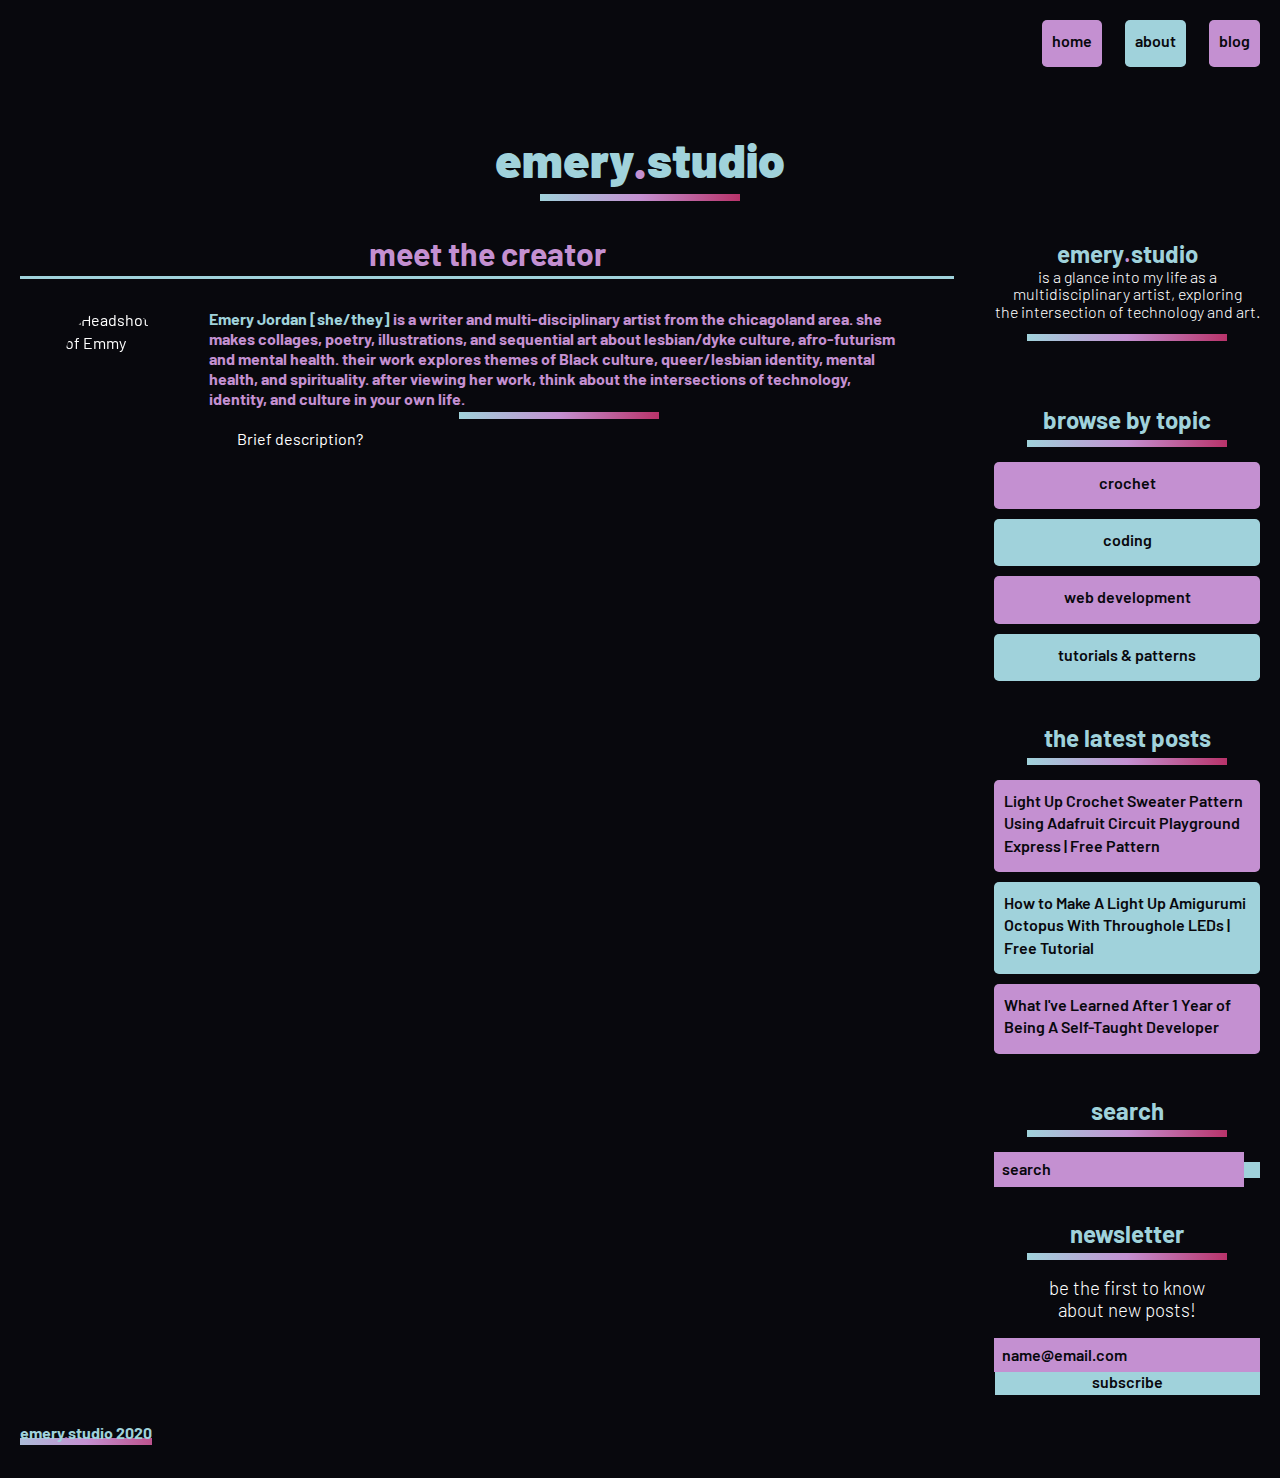
==== commit 24a879cb: "Added coming soon page, built a mixin that animates the text for the coming soon page" ====
--- a/about.html
+++ b/about.html
@@ -12,24 +12,24 @@
   <link rel="stylesheet" href="css/main.css">
   <link rel="stylesheet" href="css/main.scss">
   <link rel="preconnect" href="https://fonts.gstatic.com">
-  <link rel="preconnect" href="https://fonts.gstatic.com">
-  <link href="https://fonts.googleapis.com/css2?family=Raleway:wght@100;200;300;400;500;700;900&display=swap" rel="stylesheet">
-    <script src="https://kit.fontawesome.com/33391c5587.js" crossorigin="anonymous"></script>
-    <!-- Favicon -->
-    <link rel="apple-touch-icon" sizes="57x57" href="/apple-icon-57x57.png">
-<link rel="apple-touch-icon" sizes="60x60" href="/apple-icon-60x60.png">
-<link rel="apple-touch-icon" sizes="72x72" href="/apple-icon-72x72.png">
-<link rel="apple-touch-icon" sizes="76x76" href="/apple-icon-76x76.png">
-<link rel="apple-touch-icon" sizes="114x114" href="/apple-icon-114x114.png">
-<link rel="apple-touch-icon" sizes="120x120" href="/apple-icon-120x120.png">
-<link rel="apple-touch-icon" sizes="144x144" href="/apple-icon-144x144.png">
-<link rel="apple-touch-icon" sizes="152x152" href="/apple-icon-152x152.png">
-<link rel="apple-touch-icon" sizes="180x180" href="/apple-icon-180x180.png">
-<link rel="icon" type="image/png" sizes="192x192"  href="/android-icon-192x192.png">
-<link rel="manifest" href="/manifest.json">
-<meta name="msapplication-TileColor" content="#ffffff">
-<meta name="msapplication-TileImage" content="/ms-icon-144x144.png">
-<meta name="theme-color" content="#ffffff">
+  <link href="https://fonts.googleapis.com/css2?family=Barlow:wght@100;200;300;400;500;700;900&display=swap"
+    rel="stylesheet">
+  <script src="https://kit.fontawesome.com/33391c5587.js" crossorigin="anonymous"></script>
+  <!-- Favicon -->
+  <link rel="apple-touch-icon" sizes="57x57" href="/apple-icon-57x57.png">
+  <link rel="apple-touch-icon" sizes="60x60" href="/apple-icon-60x60.png">
+  <link rel="apple-touch-icon" sizes="72x72" href="/apple-icon-72x72.png">
+  <link rel="apple-touch-icon" sizes="76x76" href="/apple-icon-76x76.png">
+  <link rel="apple-touch-icon" sizes="114x114" href="/apple-icon-114x114.png">
+  <link rel="apple-touch-icon" sizes="120x120" href="/apple-icon-120x120.png">
+  <link rel="apple-touch-icon" sizes="144x144" href="/apple-icon-144x144.png">
+  <link rel="apple-touch-icon" sizes="152x152" href="/apple-icon-152x152.png">
+  <link rel="apple-touch-icon" sizes="180x180" href="/apple-icon-180x180.png">
+  <link rel="icon" type="image/png" sizes="192x192" href="/android-icon-192x192.png">
+  <link rel="manifest" href="/manifest.json">
+  <meta name="msapplication-TileColor" content="#ffffff">
+  <meta name="msapplication-TileImage" content="/ms-icon-144x144.png">
+  <meta name="theme-color" content="#ffffff">
 </head>
 
 <body>
@@ -42,6 +42,7 @@
           <li><a href="#">About</a></li>
           <li><a href="blog.html">Blog</a></li>
         </ul>
+      </nav>
     </div>
   </header>
   <main>
@@ -51,74 +52,80 @@
       </div>
     </section>
     <section id="main-content">
-        <article class="about-page">
-            <div class="content-wrapper">
-                <h1>Meet the Creator</h1>
-                <div class="about-page-content">
-                    <aside>
-                        <img src="img/emmy-headshot.png" alt="Headshot of Emmy" />
-                        <h2>Emery Jordan [she/they]
-                            <span>is a writer and multi-disciplinary artist from the chicagoland area. she makes collages, poetry, illustrations, and sequential art about lesbian/dyke culture, afro-futurism and mental health. their work explores themes of Black culture, queer/lesbian identity, mental health, and spirituality. after viewing her work, think about the intersections of technology, identity, and culture in your own life.</span>
-                        </h2>
-                    </aside>
-                    <p>Brief description?</p>
-                    <div class="about-page-social-media">
-                            <i class="fab fa-instagram-square fa-2x"></i>
-                            <i class="fab fa-twitter-square fa-2x"></i>
-                            <i class="fas fa-coffee fa-2x"></i>
-                            <i class="fas fa-palette fa-2x"></i>
-                        </div>
-                </div>
-            </div>
-        </article>
-        <aside class="sidebar">
-          <div class="content-wrapper">
-            <div class="sidebar-about sidebar-section">
-              <h1 class="sidebar-logo-span">emery<span>.</span>studio
-                <span>is a glance into my life as a multidisciplinary artist, exploring</span>
-                <span>the intersection of technology and art.</span>
-              </h1>
-              <div class="sidebar-social-media">
-                <a href="https://twitter.com/theedykeagenda" target="_blank"><i class="fab fa-twitter-square fa-2x"></i></a>
-                <a href="https://instagram.com/dykeagenda/" target="_blank"><i class="fab fa-instagram-square fa-2x"></i></a>
-                <a href="https://emery.studio/" target="_blank"><i class="fas fa-palette fa-2x"></i></a>
-                <a href="https://ko-fi.com/" target="_blank"><i class="fas fa-mug-hot fa-2x"></i></a>
-              </div>
-            </div>
-            <div class="sidebar-browse-topic sidebar-section">
-              <h2>Browse By Topic</h2>
-              <a href="#">Crochet</a>
-              <a href="#">Coding</a>
-              <a href="#">Web Development</a>
-              <a href="#">Tutorials & Patterns</a>
-            </div>
-            <div class="sidebar-latest-posts sidebar-section">
-              <h2>The Latest Posts</h2>
-              <div class="sidebar-latest-posts-lists">
-                <a href="#">Light Up Crochet Sweater Pattern Using Adafruit Circuit Playground Express | Free Pattern</a>
-                <a href="#">How to Make A Light Up Amigurumi Octopus With Throughole LEDs | Free Tutorial</a>
-                <a href="#">What I've Learned After 1 Year of Being A Self-Taught Developer</a>
-              </div>
-            </div>
-            <div class="sidebar-search sidebar-section">
-              <h2>Search</h2>
-              <form>
-                <input type="text" placeholder="search"></input>
-                <button type="submit"><i class="fas fa-search"></i></button>
-              </form>
-            </div>
-            <div class="sidebar-newsletter sidebar-section">
-              <h2>Newsletter</h2>
-              <h3>Be the first to know
-                <span>about new posts!</span></h3>
-              <form>
-                <input type="text" placeholder="name@email.com"></input>
-                <input type="submit" value="Subscribe" class="newsletter-button"></input>
-              </form>
+      <article class="about-page">
+        <div class="content-wrapper">
+          <h1>Meet the Creator</h1>
+          <div class="about-page-content">
+            <aside>
+              <img src="img/emmy-headshot.png" alt="Headshot of Emmy" />
+              <h2>Emery Jordan [she/they]
+                <span>is a writer and multi-disciplinary artist from the chicagoland area. she makes collages, poetry,
+                  illustrations, and sequential art about lesbian/dyke culture, afro-futurism and mental health. their
+                  work explores themes of Black culture, queer/lesbian identity, mental health, and spirituality. after
+                  viewing her work, think about the intersections of technology, identity, and culture in your own
+                  life.</span>
+              </h2>
+            </aside>
+            <p>Brief description?</p>
+            <div class="about-page-social-media">
+              <i class="fab fa-instagram-square fa-2x"></i>
+              <i class="fab fa-twitter-square fa-2x"></i>
+              <i class="fas fa-coffee fa-2x"></i>
+              <i class="fas fa-palette fa-2x"></i>
             </div>
           </div>
-        </aside>
-      </section>
+        </div>
+      </article>
+      <aside class="sidebar">
+        <div class="content-wrapper">
+          <div class="sidebar-about sidebar-section">
+            <h1 class="sidebar-logo-span">emery<span>.</span>studio
+              <span>is a glance into my life as a multidisciplinary artist, exploring</span>
+              <span>the intersection of technology and art.</span>
+            </h1>
+            <div class="sidebar-social-media">
+              <a href="https://twitter.com/theedykeagenda" target="_blank"><i
+                  class="fab fa-twitter-square fa-2x"></i></a>
+              <a href="https://instagram.com/dykeagenda/" target="_blank"><i
+                  class="fab fa-instagram-square fa-2x"></i></a>
+              <a href="https://emery.studio/" target="_blank"><i class="fas fa-palette fa-2x"></i></a>
+              <a href="https://ko-fi.com/" target="_blank"><i class="fas fa-mug-hot fa-2x"></i></a>
+            </div>
+          </div>
+          <div class="sidebar-browse-topic sidebar-section">
+            <h2>Browse By Topic</h2>
+            <a href="#">Crochet</a>
+            <a href="#">Coding</a>
+            <a href="#">Web Development</a>
+            <a href="#">Tutorials & Patterns</a>
+          </div>
+          <div class="sidebar-latest-posts sidebar-section">
+            <h2>The Latest Posts</h2>
+            <div class="sidebar-latest-posts-lists">
+              <a href="#">Light Up Crochet Sweater Pattern Using Adafruit Circuit Playground Express | Free Pattern</a>
+              <a href="#">How to Make A Light Up Amigurumi Octopus With Throughole LEDs | Free Tutorial</a>
+              <a href="#">What I've Learned After 1 Year of Being A Self-Taught Developer</a>
+            </div>
+          </div>
+          <div class="sidebar-search sidebar-section">
+            <h2>Search</h2>
+            <form>
+              <input type="text" placeholder="search"></input>
+              <button type="submit"><i class="fas fa-search"></i></button>
+            </form>
+          </div>
+          <div class="sidebar-newsletter sidebar-section">
+            <h2>Newsletter</h2>
+            <h3>Be the first to know
+              <span>about new posts!</span></h3>
+            <form>
+              <input type="text" placeholder="name@email.com"></input>
+              <input type="submit" value="Subscribe" class="newsletter-button"></input>
+            </form>
+          </div>
+        </div>
+      </aside>
+    </section>
   </main>
   <footer>
     <div class="content-wrapper">
@@ -138,4 +145,5 @@
   <script src="js/plugins.js"></script>
   <script src="js/main.js"></script>
 </body>
-</html>
+
+</html>--- a/css/main.css
+++ b/css/main.css
@@ -93,9 +93,14 @@
 
 a:link,
 a:visited {
-  color: #A30062;
+  color: #fff;
   font-weight: 600;
   text-decoration: none; }
+
+main p a:link,
+main p a:visited {
+  border-bottom: 3px solid #A30062;
+  border-radius: 5px; }
 
 /* header */
 header .content-wrapper {
@@ -109,7 +114,8 @@
       transition: .3s color; }
   header .content-wrapper ul li {
     list-style-type: none;
-    text-transform: lowercase; }
+    text-transform: lowercase;
+    margin-left: 20px; }
     header .content-wrapper ul li a:link,
     header .content-wrapper ul li a:visited {
       color: #fff; }
@@ -132,57 +138,170 @@
     #hero .hero-logo-span span {
       color: #C490D1; }
 
+/* coming soon page */
+#coming-soon-page .intro-text {
+  height: 600px;
+  margin: 0 auto;
+  width: 50%; }
+  #coming-soon-page .intro-text span {
+    background: #C490D1;
+    color: #08080D;
+    display: inline-block;
+    font-weight: 600;
+    padding: 5px;
+    margin-top: 5px; }
+    #coming-soon-page .intro-text span:nth-of-type(even) {
+      background: #A0D2DB; }
+#coming-soon-page .intro-text h1 {
+  opacity: 0; }
+  #coming-soon-page .intro-text h1:nth-of-type(1) {
+    animation-name: textFade;
+    animation-delay: 0s;
+    animation-duration: 2s;
+    animation-fill-mode: forwards; }
+@keyframes textFade {
+  from {
+    color: #08080D;
+    opacity: 0; }
+  to {
+    color: #fff;
+    opacity: 1; } }
+    #coming-soon-page .intro-text h1:nth-of-type(1):after {
+      animation-name: textFade;
+      animation-delay: 0.5s;
+      animation-duration: 2s;
+      animation-fill-mode: forwards;
+      content: "|";
+      animation-iteration-count: infinite; }
+@keyframes textFade {
+  from {
+    color: #08080D;
+    opacity: 0; }
+  to {
+    color: #fff;
+    opacity: 1; } }
+  #coming-soon-page .intro-text h1:nth-of-type(2) {
+    animation-name: textFade;
+    animation-delay: 1s;
+    animation-duration: 2s;
+    animation-fill-mode: forwards;
+    animation-delay: 1s; }
+@keyframes textFade {
+  from {
+    color: #08080D;
+    opacity: 0; }
+  to {
+    color: #fff;
+    opacity: 1; } }
 /* hub selection */
-#hub-selection .content-wrapper a:link,
-#hub-selection .content-wrapper a:visited {
-  border-radius: 5px;
-  color: #08080D;
-  display: block;
-  margin-bottom: 10px;
-  padding: 10px; }
-  #hub-selection .content-wrapper a:link:nth-of-type(even),
-  #hub-selection .content-wrapper a:visited:nth-of-type(even) {
-    background: #A0D2DB;
-    border-bottom: 5px solid #A0D2DB; }
-    #hub-selection .content-wrapper a:link:nth-of-type(even):hover,
-    #hub-selection .content-wrapper a:visited:nth-of-type(even):hover {
-      background: none; }
-  #hub-selection .content-wrapper a:link:nth-of-type(odd),
-  #hub-selection .content-wrapper a:visited:nth-of-type(odd) {
-    background: #C490D1;
-    border-bottom: 5px solid #C490D1; }
-    #hub-selection .content-wrapper a:link:nth-of-type(odd):hover,
-    #hub-selection .content-wrapper a:visited:nth-of-type(odd):hover {
+#hub-selection {
+  text-transform: lowercase; }
+  #hub-selection .content-wrapper a:link,
+  #hub-selection .content-wrapper a:visited {
+    border-radius: 5px;
+    color: #08080D;
+    display: block;
+    margin-bottom: 10px;
+    padding: 10px; }
+    #hub-selection .content-wrapper a:link:nth-of-type(even),
+    #hub-selection .content-wrapper a:visited:nth-of-type(even) {
+      background: #A0D2DB;
+      border-bottom: 5px solid #A0D2DB; }
+      #hub-selection .content-wrapper a:link:nth-of-type(even):hover,
+      #hub-selection .content-wrapper a:visited:nth-of-type(even):hover {
+        background: none; }
+    #hub-selection .content-wrapper a:link:nth-of-type(odd),
+    #hub-selection .content-wrapper a:visited:nth-of-type(odd) {
+      background: #C490D1;
+      border-bottom: 5px solid #C490D1; }
+      #hub-selection .content-wrapper a:link:nth-of-type(odd):hover,
+      #hub-selection .content-wrapper a:visited:nth-of-type(odd):hover {
+        background: none;
+        border-bottom: 5px solid #C490D1; }
+    #hub-selection .content-wrapper a:link:hover,
+    #hub-selection .content-wrapper a:visited:hover {
+      color: #fff;
+      transition: .5s background-color !important;
+      transition: .1s color; }
+  #hub-selection .content-wrapper h2 {
+    text-align: center;
+    padding: 10px 0px; }
+    #hub-selection .content-wrapper h2 span {
+      color: #A0D2DB;
+      font-weight: 300; }
+  #hub-selection .content-wrapper .hub-link-container {
+    display: flex;
+    flex-direction: column;
+    align-items: center;
+    justify-content: center; }
+    #hub-selection .content-wrapper .hub-link-container:nth-of-type(even) a:link,
+    #hub-selection .content-wrapper .hub-link-container:nth-of-type(even) a:visited {
+      background: #A0D2DB;
+      border-bottom: 5px solid #A0D2DB; }
+      #hub-selection .content-wrapper .hub-link-container:nth-of-type(even) a:link:hover,
+      #hub-selection .content-wrapper .hub-link-container:nth-of-type(even) a:visited:hover {
+        background: none;
+        transition: .3s background; }
+  #hub-selection .content-wrapper #hub-one, #hub-selection .content-wrapper #hub-two, #hub-selection .content-wrapper #hub-three {
+    margin: 0 auto; }
+    #hub-selection .content-wrapper #hub-one a:link,
+    #hub-selection .content-wrapper #hub-one a:visited, #hub-selection .content-wrapper #hub-two a:link,
+    #hub-selection .content-wrapper #hub-two a:visited, #hub-selection .content-wrapper #hub-three a:link,
+    #hub-selection .content-wrapper #hub-three a:visited {
+      height: 20px;
+      text-align: center;
+      width: 140px;
+      height: 20px; }
+    #hub-selection .content-wrapper #hub-one #hub-description, #hub-selection .content-wrapper #hub-two #hub-description, #hub-selection .content-wrapper #hub-three #hub-description {
+      font-size: 1rem;
+      line-height: 1rem;
+      padding-bottom: 15px;
+      text-align: center;
+      width: 250px; }
+    #hub-selection .content-wrapper #hub-one .portfolio-link, #hub-selection .content-wrapper #hub-two .portfolio-link, #hub-selection .content-wrapper #hub-three .portfolio-link {
       background: none;
-      border-bottom: 5px solid #C490D1; }
-  #hub-selection .content-wrapper a:link:hover,
-  #hub-selection .content-wrapper a:visited:hover {
-    color: #fff;
-    transition: .5s background-color !important;
-    transition: .1s color; }
-#hub-selection .content-wrapper h2 {
-  text-align: center;
-  text-transform: lowercase;
-  padding: 10px 0px; }
-  #hub-selection .content-wrapper h2 span {
-    color: #A0D2DB;
-    font-weight: 300; }
-#hub-selection .content-wrapper .hub-link-container {
-  display: flex;
-  align-items: center;
-  justify-content: center; }
-#hub-selection .content-wrapper #hub-one {
-  margin: 0 auto; }
-  #hub-selection .content-wrapper #hub-one a:link,
-  #hub-selection .content-wrapper #hub-one a:visited {
-    width: 100px;
-    height: 20px; }
-  #hub-selection .content-wrapper #hub-one #hub-description {
-    opacity: 0;
-    padding-left: 20px; }
-  #hub-selection .content-wrapper #hub-one:hover #hub-description {
-    opacity: 1;
-    transition: 1s opacity; }
+      border-bottom: 3px solid #C490D1 !important;
+      color: #fff;
+      display: inline-block;
+      width: 50px !important;
+      height: auto;
+      margin: 0px !important;
+      padding: 0px !important; }
+      #hub-selection .content-wrapper #hub-one .portfolio-link:hover, #hub-selection .content-wrapper #hub-two .portfolio-link:hover, #hub-selection .content-wrapper #hub-three .portfolio-link:hover {
+        color: #A0D2DB;
+        transition: .3s color !important; }
+    @media screen and (min-width: 768px) {
+      #hub-selection .content-wrapper #hub-one a:link,
+      #hub-selection .content-wrapper #hub-one a:visited, #hub-selection .content-wrapper #hub-two a:link,
+      #hub-selection .content-wrapper #hub-two a:visited, #hub-selection .content-wrapper #hub-three a:link,
+      #hub-selection .content-wrapper #hub-three a:visited {
+        font-size: 2.5rem;
+        display: flex;
+        align-items: center;
+        justify-content: center;
+        width: 350px;
+        height: 100px;
+        margin-top: 20px; }
+      #hub-selection .content-wrapper #hub-one #hub-description, #hub-selection .content-wrapper #hub-two #hub-description, #hub-selection .content-wrapper #hub-three #hub-description {
+        font-size: 1.5rem;
+        line-height: 1.5rem;
+        opacity: 0;
+        padding: 20px 0px;
+        width: 330px; }
+      #hub-selection .content-wrapper #hub-one:hover #hub-description, #hub-selection .content-wrapper #hub-two:hover #hub-description, #hub-selection .content-wrapper #hub-three:hover #hub-description {
+        font-size: 1.5rem;
+        line-height: 1.5rem;
+        opacity: 1;
+        transition: .3s opacity; }
+      #hub-selection .content-wrapper #hub-one:not(:hover) #hub-description, #hub-selection .content-wrapper #hub-two:not(:hover) #hub-description, #hub-selection .content-wrapper #hub-three:not(:hover) #hub-description {
+        transition: .3s opacity; }
+      #hub-selection .content-wrapper #hub-one .portfolio-link, #hub-selection .content-wrapper #hub-two .portfolio-link, #hub-selection .content-wrapper #hub-three .portfolio-link {
+        display: inline-block !important;
+        font-size: 1.5rem !important;
+        line-height: 1.5rem !important;
+        width: 100px !important;
+        height: 30px !important;
+        padding: 0px !important; } }
 
 /* blog */
 #main-content {
@@ -212,7 +331,7 @@
       border-radius: 5px;
       color: #08080D;
       font-size: 1.25rem;
-      line-height: 1.2rem;
+      line-height: 1.5rem;
       padding: 10px;
       text-transform: lowercase; }
       #main-content .blog article.blog-single-post h1:hover {
@@ -529,11 +648,23 @@
     header .content-wrapper ul li:nth-of-type(even) a:link,
     header .content-wrapper ul li:nth-of-type(even) a:visited {
       background: #A0D2DB !important;
-      border-bottom: 3px solid #A0D2DB; }
+      border-bottom: 5px solid #A0D2DB; }
       header .content-wrapper ul li:nth-of-type(even) a:link:hover,
       header .content-wrapper ul li:nth-of-type(even) a:visited:hover {
         background: none !important;
-        border-bottom: 3px solid #A0D2DB; }
+        border-bottom: 5px solid #A0D2DB; }
+
+  /* home page and hub selection */
+  #hub-selection .content-wrapper h2 {
+    font-size: 2.5rem; }
+  #hub-selection .content-wrapper .hub-container {
+    display: flex;
+    flex-direction: row;
+    align-items: flex-start;
+    justify-content: space-around;
+    max-width: 75%;
+    min-width: 65%;
+    margin: 0 auto; }
 
   main #hero {
     padding: 30px 0px; }
